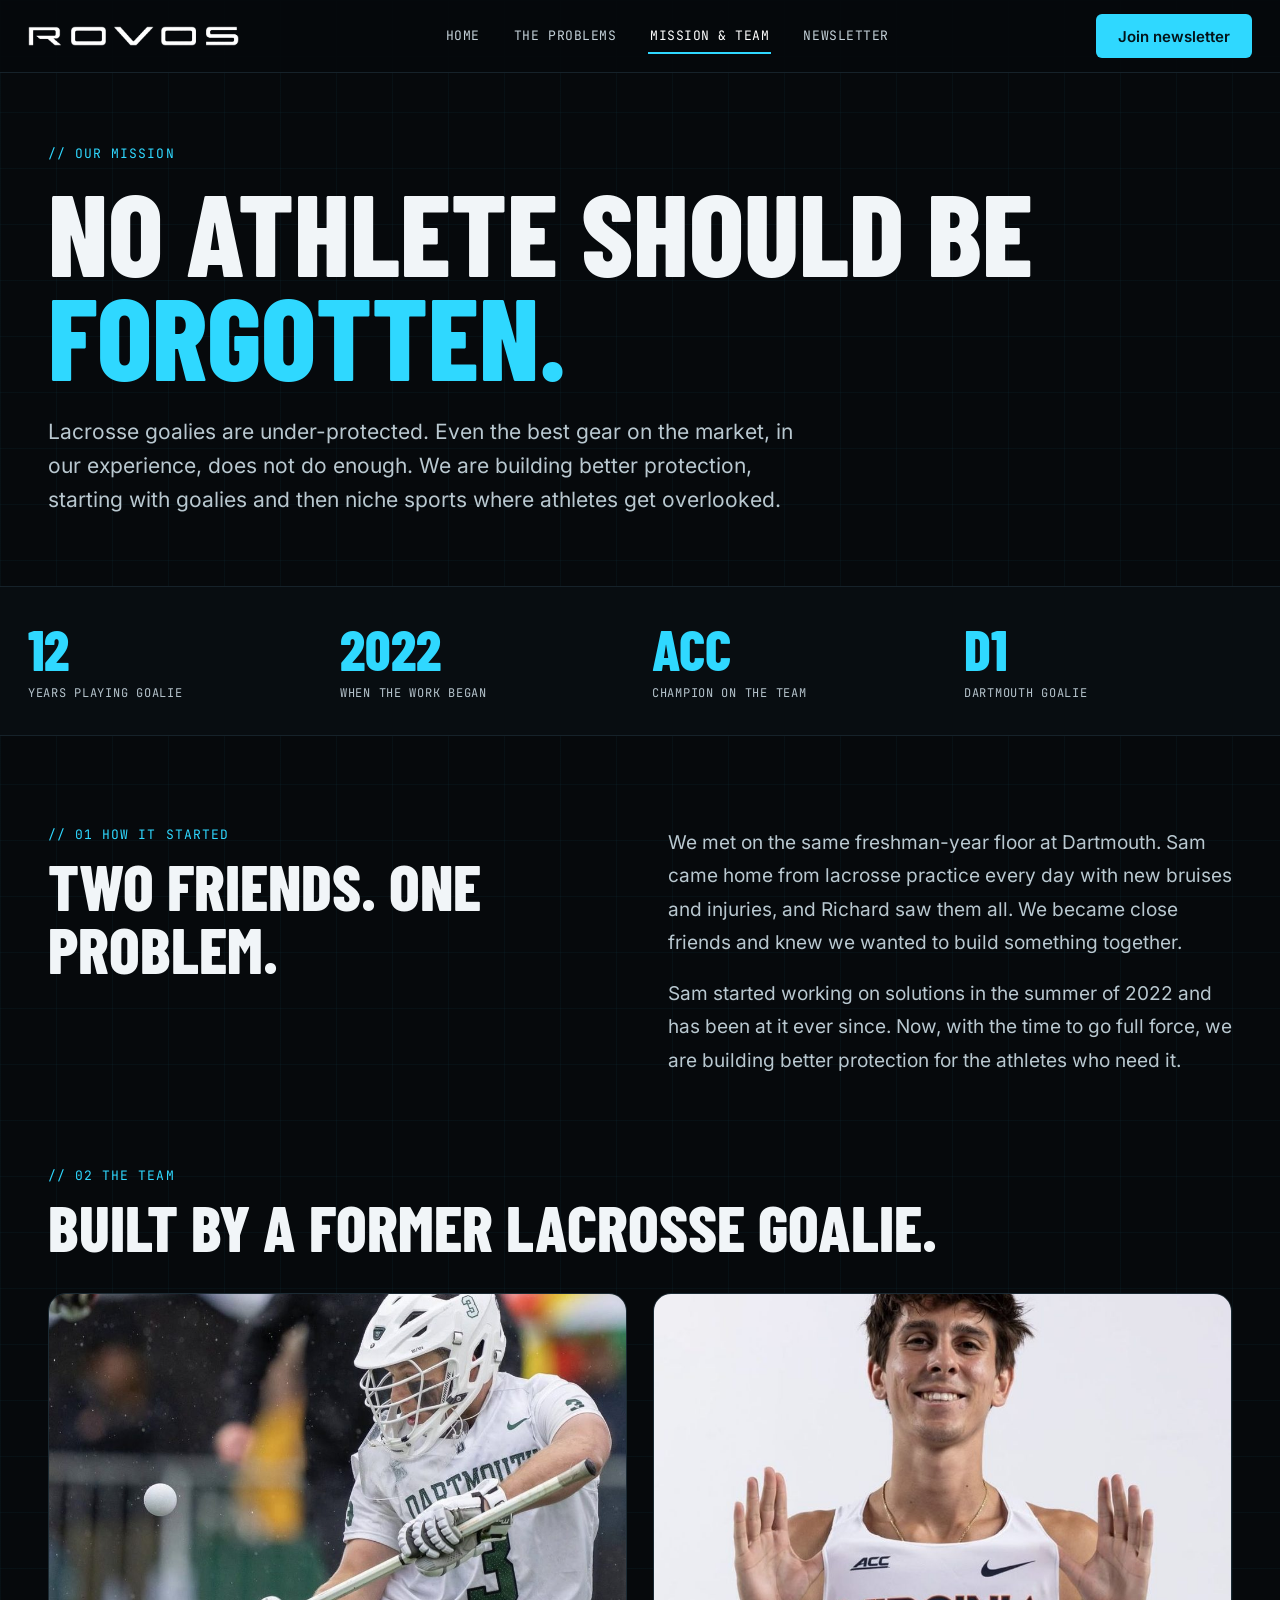
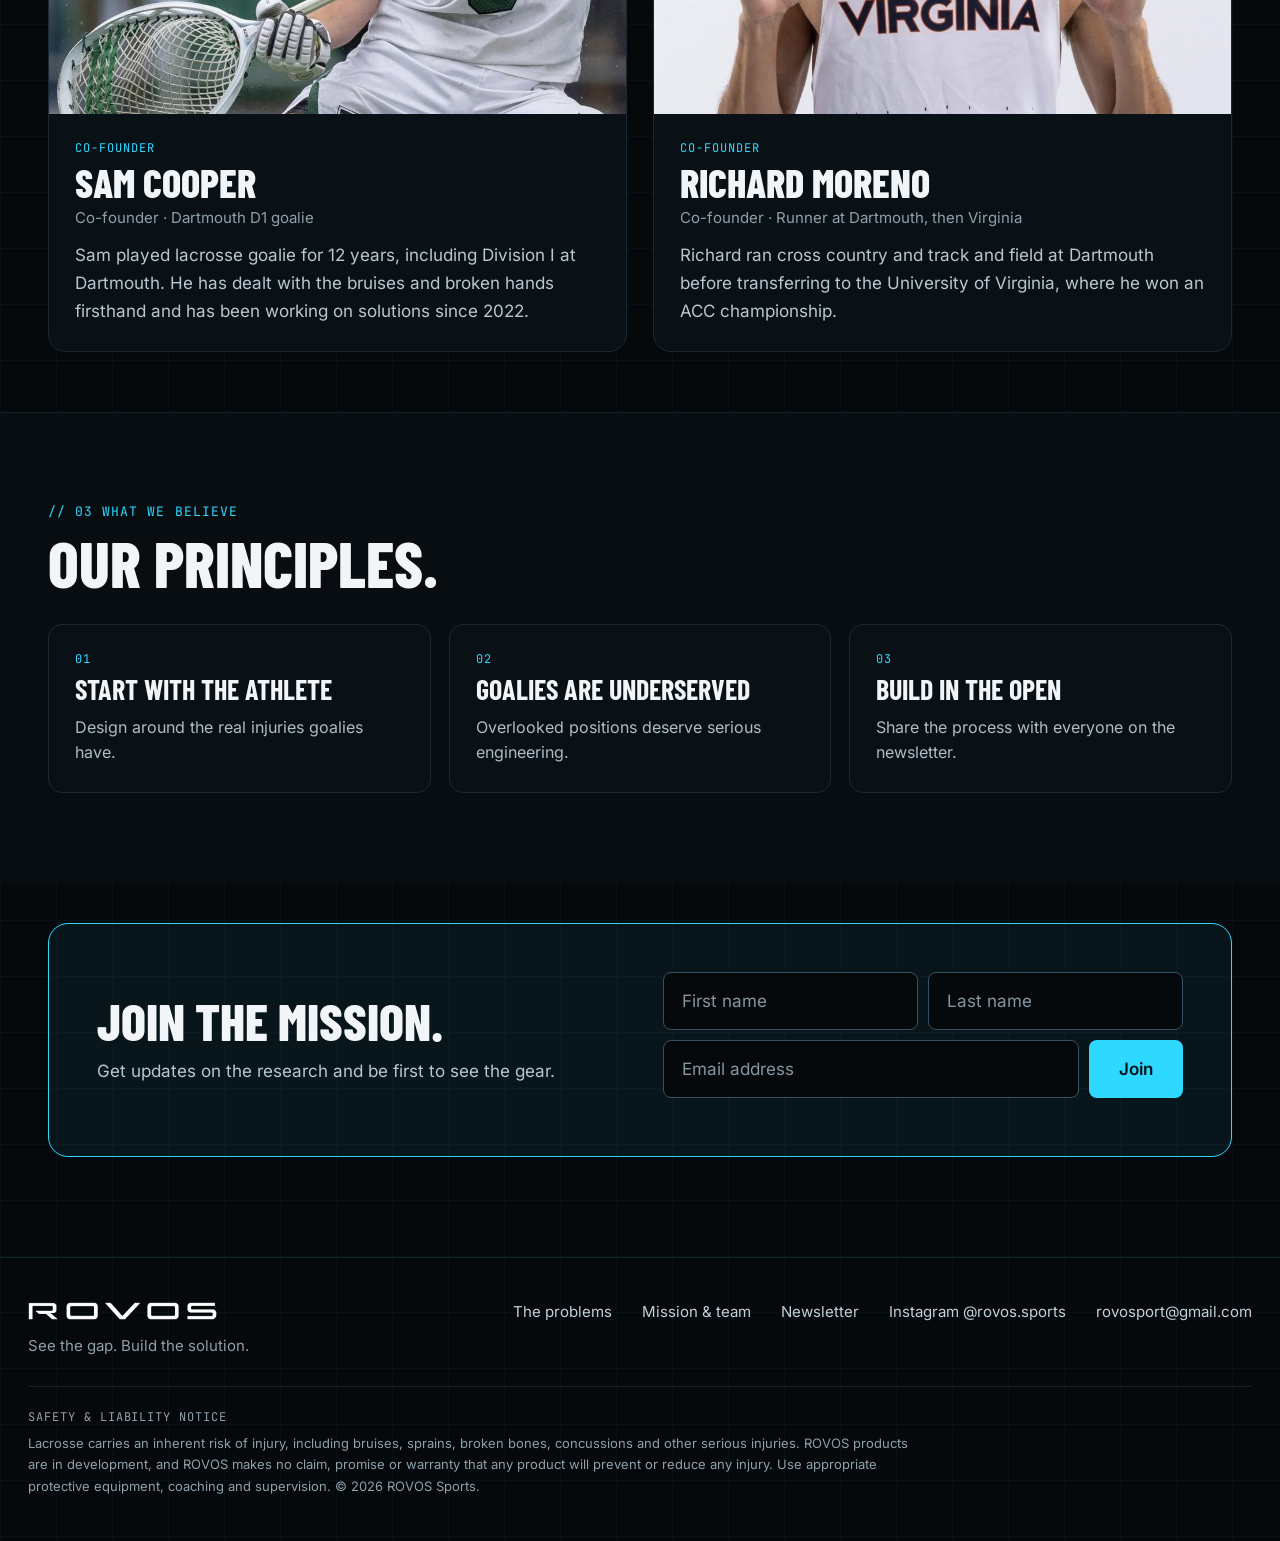
==== mission/index.html @ c8780f22 "Add files via upload" ====
<!doctype html>
<html lang="en">
<head>
<meta charset="utf-8">
<meta name="viewport" content="width=device-width,initial-scale=1">
<title>Our mission and team | ROVOS</title>
<meta name="description" content="No athlete should be forgotten. Meet the two co-founders building better protection for lacrosse goalies.">
<meta name="theme-color" content="#06090c">
<meta property="og:type" content="website">
<meta property="og:site_name" content="ROVOS">
<meta property="og:title" content="Our mission and team | ROVOS">
<meta property="og:description" content="No athlete should be forgotten. Meet the two co-founders building better protection for lacrosse goalies.">
<meta property="og:image" content="https://rovos.llc/assets/img/og.jpg">
<meta name="twitter:card" content="summary_large_image">
<link rel="preload" href="/assets/fonts/barlow-condensed-latin-800-normal.woff2" as="font" type="font/woff2" crossorigin>
<link rel="stylesheet" href="/assets/fonts.css">
<link rel="icon" href="/favicon.ico" sizes="any">
<link rel="icon" type="image/png" href="/favicon.png">
<link rel="apple-touch-icon" href="/apple-touch-icon.png">

<style>
body{margin:0;background:#06090c;font-family:'Inter',system-ui,sans-serif;color:#f1f5f8}
a{color:#2fd8ff;text-decoration:none}
.nv{font-family:'JetBrains Mono',monospace;color:#c3d0d8;font-size:13px;letter-spacing:.04em;padding:8px 2px;border-bottom:2px solid transparent}
.nv:hover{color:#ffffff;border-bottom-color:#2fd8ff}
.hud{position:relative}
.hud::before,.hud::after{content:'';position:absolute;width:28px;height:28px;border:3px solid #2fd8ff;pointer-events:none;z-index:2}
.hud::before{top:-9px;left:-9px;border-right:0;border-bottom:0}
.hud::after{bottom:-9px;right:-9px;border-left:0;border-top:0}
.card{transition:border-color .15s,transform .15s}
.card:hover{border-color:#2fd8ff;transform:translateY(-2px)}
input::placeholder{color:#8696a0}
input:focus{outline:3px solid #2fd8ff;outline-offset:2px}
button:focus-visible,a:focus-visible{outline:3px solid #2fd8ff;outline-offset:3px}

@keyframes rvIn{from{opacity:0;transform:translateY(56px) scale(.97)}to{opacity:1;transform:none}}
@keyframes rvL{from{opacity:0;transform:translateX(-64px)}to{opacity:1;transform:none}}
@keyframes rvR{from{opacity:0;transform:translateX(64px)}to{opacity:1;transform:none}}
@keyframes rvZ{from{opacity:0;transform:scale(.9)}to{opacity:1;transform:none}}
@supports (animation-timeline: view()){
@media (prefers-reduced-motion:no-preference){
.rv{animation:rvIn linear backwards;animation-timeline:view();animation-range:entry 0% entry 55%}
.rvL{animation:rvL linear backwards;animation-timeline:view();animation-range:entry 0% entry 60%}
.rvR{animation:rvR linear backwards;animation-timeline:view();animation-range:entry 0% entry 60%}
.rvZ{animation:rvZ linear backwards;animation-timeline:view();animation-range:entry 0% entry 60%}
.rv:nth-child(2),.rvL:nth-child(2),.rvR:nth-child(2){animation-range:entry 6% entry 62%}
.rv:nth-child(3){animation-range:entry 12% entry 68%}
.rv:nth-child(4){animation-range:entry 18% entry 74%}
}}

html{-webkit-text-size-adjust:100%;overflow-x:clip}
body{overflow-x:clip}
img{max-width:100%}
.rv-io .rv,.rv-io .rvL,.rv-io .rvR,.rv-io .rvZ{opacity:0;transform:translateY(40px);transition:opacity .7s ease,transform .7s ease}
.rv-io .rvL{transform:translateX(-48px)}.rv-io .rvR{transform:translateX(48px)}.rv-io .rvZ{transform:scale(.94)}
.rv-io .is-in{opacity:1!important;transform:none!important}
@media (max-width:700px){
 div[style*="grid-template-columns:repeat(auto-fit"],section[style*="grid-template-columns:repeat(auto-fit"]{grid-template-columns:minmax(0,1fr)!important}
 div[style*="grid-template-columns:repeat(auto-fit,minmax(200px"]{grid-template-columns:repeat(2,minmax(0,1fr))!important}
 section[style*="padding"]{padding-left:20px!important;padding-right:20px!important}
 header>div{padding-left:20px!important;padding-right:20px!important}
 footer{padding-left:20px!important;padding-right:20px!important}
}
@media (max-width:700px){h1{font-size:clamp(44px,14.5vw,76px)!important}}
@media (max-width:520px){
 .nv{font-size:12px}
 header nav{gap:4px 18px!important}
}
</style>

<script async src="https://www.googletagmanager.com/gtag/js?id=G-G02ZZ0PW9D"></script>
<script>window.dataLayer=window.dataLayer||[];function gtag(){dataLayer.push(arguments);}gtag('js',new Date());gtag('config','G-G02ZZ0PW9D');</script>
</head>
<body>



<div style="background:#06090c;color:#f1f5f8;font-family:'Inter',system-ui,sans-serif;overflow:clip;background-image:linear-gradient(rgba(47,216,255,.035) 1px,transparent 1px),linear-gradient(90deg,rgba(47,216,255,.035) 1px,transparent 1px);background-size:56px 56px">

<!-- HEADER -->
<header style="position:sticky;top:0;z-index:20;background:rgba(6,9,12,.94);border-bottom:1px solid #16222a">
<div style="max-width:1240px;margin:0 auto;padding:14px 28px;display:flex;flex-wrap:wrap;align-items:center;justify-content:space-between;gap:12px 28px;position:relative">
<a href="/" aria-label="ROVOS home" style="display:block"><img src="/assets/img/rovos-wordmark.png" alt="ROVOS" style="height:20px;width:auto;display:block"></a>
<nav aria-label="Main" style="display:flex;flex-wrap:wrap;align-items:center;gap:6px 30px">
<a class="nv" href="/" >HOME</a>
<a class="nv" href="/problems/">THE PROBLEMS</a>
<a class="nv" href="/mission/" style="color:#ffffff;border-bottom-color:#2fd8ff">MISSION &amp; TEAM</a>
<a class="nv" href="/newsletter/">NEWSLETTER</a>
</nav>
<button type="button" data-open-join style="height:44px;padding:0 22px;border-radius:6px;border:0;background:#2fd8ff;color:#03141a;font-size:15px;font-weight:600;font-family:inherit;cursor:pointer">Join newsletter</button>
<div id="join-modal" style="display:none">
<div role="dialog" aria-modal="true" aria-label="Join the newsletter" style="position:fixed;inset:0;z-index:200;display:flex;align-items:center;justify-content:center;padding:20px;box-sizing:border-box">
<div data-close-join style="position:absolute;inset:0;background:rgba(3,6,8,.82)"></div>
<div class="hud" style="position:relative;width:520px;max-width:100%;box-sizing:border-box;background:#0a1116;border:1px solid #28414d;border-radius:16px;padding:34px;box-shadow:0 30px 80px rgba(0,0,0,.7)">
<button data-close-join aria-label="Close" style="position:absolute;top:12px;right:14px;width:40px;height:40px;border-radius:8px;border:0;background:transparent;color:#b4c2cb;font-size:26px;line-height:1;cursor:pointer">&times;</button>
<div style="font-family:'JetBrains Mono',monospace;font-size:12px;color:#8ea0aa;letter-spacing:.1em">NEWSLETTER</div>
<div style="font-family:'Barlow Condensed',sans-serif;font-weight:800;font-size:40px;text-transform:uppercase;line-height:1;margin-top:6px">Join the newsletter</div>
<div data-state="form">
<form class="js-signup" novalidate style="display:flex;flex-direction:column;gap:10px;margin-top:22px;position:relative"><div style="display:grid;grid-template-columns:repeat(2,minmax(0,1fr));gap:10px"><div><label for="h-fn" style="position:absolute;width:1px;height:1px;overflow:hidden;clip:rect(0 0 0 0)">First name</label><input id="h-fn" type="text" autocomplete="given-name" placeholder="First name" name="firstName" required maxlength="120" style="width:100%;box-sizing:border-box;height:58px;padding:0 18px;border-radius:8px;border:1px solid #365260;background:#06090c;color:#f1f5f8;font-size:18px;font-family:inherit"></div><div><label for="h-ln" style="position:absolute;width:1px;height:1px;overflow:hidden;clip:rect(0 0 0 0)">Last name</label><input id="h-ln" type="text" autocomplete="family-name" placeholder="Last name" name="lastName" required maxlength="120" style="width:100%;box-sizing:border-box;height:58px;padding:0 18px;border-radius:8px;border:1px solid #365260;background:#06090c;color:#f1f5f8;font-size:18px;font-family:inherit"></div></div><label for="h-email" style="position:absolute;width:1px;height:1px;overflow:hidden;clip:rect(0 0 0 0)">Email address</label><input id="h-email" type="email" autocomplete="email" placeholder="Email address" name="email" required maxlength="120" style="width:100%;box-sizing:border-box;height:58px;padding:0 18px;border-radius:8px;border:1px solid #365260;background:#06090c;color:#f1f5f8;font-size:18px;font-family:inherit"><button type="submit" style="height:58px;border-radius:10px;border:0;background:#2fd8ff;color:#03141a;font-size:18px;font-weight:600;font-family:inherit;cursor:pointer">Join</button><div aria-hidden="true" style="position:absolute;left:-9999px;top:auto;width:1px;height:1px;overflow:hidden"><label>Leave this empty<input type="text" name="website" tabindex="-1" autocomplete="off"></label></div><div class="js-status" role="status" aria-live="polite" style="font-size:15px;line-height:1.4;color:#ff9aa8"></div></form>
<p style="font-size:14px;color:#8ea0aa;margin:14px 0 0">One email when there's real news. Unsubscribe any time.</p>
</div>
<div data-state="done" style="display:none">
<div style="margin-top:22px;min-height:58px;display:flex;align-items:center;padding:0 18px;border-radius:10px;border:1px solid #1f6a80;background:rgba(47,216,255,.1);color:#dcf6ff;font-size:17px">You're on the list. We'll keep you posted.</div>
</div>
</div>
</div>
</div>
</div>
</header>
<section style="max-width:1240px;margin:0 auto;padding:72px 28px 70px;box-sizing:border-box">
<div style="font-family:'JetBrains Mono',monospace;font-size:13px;color:#2fd8ff;letter-spacing:.08em">// OUR MISSION</div>
<h1 class="rvZ" style="font-family:'Barlow Condensed',sans-serif;font-weight:800;font-size:clamp(60px,9vw,136px);line-height:.9;text-transform:uppercase;margin:18px 0 0">No athlete should be <span style="color:#2fd8ff">forgotten.</span></h1>
<p class="rv" style="font-size:21px;line-height:1.6;color:#b9c8d0;margin:28px 0 0;max-width:760px">Lacrosse goalies are under-protected. Even the best gear on the market, in our experience, does not do enough. We are building better protection, starting with goalies and then niche sports where athletes get overlooked.</p>
</section>

<section style="border-top:1px solid #16222a;border-bottom:1px solid #16222a;background:#080d11">
<div style="max-width:1240px;margin:0 auto;padding:34px 28px;display:grid;grid-template-columns:repeat(auto-fit,minmax(220px,1fr));gap:24px">
<div><div style="font-family:'Barlow Condensed',sans-serif;font-weight:800;font-size:56px;line-height:1;color:#2fd8ff">12</div><div style="font-family:'JetBrains Mono',monospace;font-size:12px;letter-spacing:.06em;color:#b4c2cb;margin-top:8px">YEARS PLAYING GOALIE</div></div>
<div><div style="font-family:'Barlow Condensed',sans-serif;font-weight:800;font-size:56px;line-height:1;color:#2fd8ff">2022</div><div style="font-family:'JetBrains Mono',monospace;font-size:12px;letter-spacing:.06em;color:#b4c2cb;margin-top:8px">WHEN THE WORK BEGAN</div></div>
<div><div style="font-family:'Barlow Condensed',sans-serif;font-weight:800;font-size:56px;line-height:1;color:#2fd8ff">ACC</div><div style="font-family:'JetBrains Mono',monospace;font-size:12px;letter-spacing:.06em;color:#b4c2cb;margin-top:8px">CHAMPION ON THE TEAM</div></div>
<div><div style="font-family:'Barlow Condensed',sans-serif;font-weight:800;font-size:56px;line-height:1;color:#2fd8ff">D1</div><div style="font-family:'JetBrains Mono',monospace;font-size:12px;letter-spacing:.06em;color:#b4c2cb;margin-top:8px">DARTMOUTH GOALIE</div></div>
</div>
</section>

<section style="max-width:1240px;margin:0 auto;padding:90px 28px 40px;box-sizing:border-box;display:grid;grid-template-columns:repeat(auto-fit,minmax(340px,1fr));gap:56px;align-items:start">
<div>
<div style="font-family:'JetBrains Mono',monospace;font-size:13px;color:#2fd8ff;letter-spacing:.08em">// 01 HOW IT STARTED</div>
<h2 class="rv" style="font-family:'Barlow Condensed',sans-serif;font-weight:800;font-size:clamp(40px,5vw,66px);line-height:.98;text-transform:uppercase;margin:12px 0 0">Two friends. One problem.</h2>
</div>
<div style="font-size:19px;line-height:1.75;color:#b9c8d0">
<p style="margin:0">We met on the same freshman-year floor at Dartmouth. Sam came home from lacrosse practice every day with new bruises and injuries, and Richard saw them all. We became close friends and knew we wanted to build something together.</p>
<p style="margin:18px 0 0">Sam started working on solutions in the summer of 2022 and has been at it ever since. Now, with the time to go full force, we are building better protection for the athletes who need it.</p>
</div>
</section>

<section style="max-width:1240px;margin:0 auto;padding:50px 28px 60px;box-sizing:border-box">
<div style="font-family:'JetBrains Mono',monospace;font-size:13px;color:#2fd8ff;letter-spacing:.08em">// 02 THE TEAM</div>
<h2 class="rv" style="font-family:'Barlow Condensed',sans-serif;font-weight:800;font-size:clamp(40px,5vw,66px);line-height:.98;text-transform:uppercase;margin:12px 0 0">Built by a former lacrosse goalie.</h2>
<div style="display:grid;grid-template-columns:repeat(auto-fit,minmax(340px,1fr));gap:26px;margin-top:34px">
<div class="rvL" style="border:1px solid #1b2a33;background:#0a1116;border-radius:18px;overflow:hidden">
<img src="/assets/img/sam-cooper.jpg" alt="Sam Cooper making a save for Dartmouth" style="width:100%;height:420px;object-fit:cover;object-position:50% 25%;display:block">
<div style="padding:26px"><div style="font-family:'JetBrains Mono',monospace;font-size:12px;color:#2fd8ff;letter-spacing:.08em">CO-FOUNDER</div><div style="font-family:'Barlow Condensed',sans-serif;font-weight:800;font-size:40px;text-transform:uppercase;margin-top:6px;line-height:1">Sam Cooper</div><div style="font-size:15px;color:#8ea0aa;margin-top:6px">Co-founder &middot; Dartmouth D1 goalie</div><p style="font-size:17px;line-height:1.65;color:#b9c8d0;margin:14px 0 0">Sam played lacrosse goalie for 12 years, including Division I at Dartmouth. He has dealt with the bruises and broken hands firsthand and has been working on solutions since 2022.</p></div>
</div>
<div class="rvR" style="border:1px solid #1b2a33;background:#0a1116;border-radius:18px;overflow:hidden">
<img src="/assets/img/richard-moreno.jpg" alt="Richard Moreno in his Virginia uniform" style="width:100%;height:420px;object-fit:cover;object-position:50% 20%;display:block">
<div style="padding:26px"><div style="font-family:'JetBrains Mono',monospace;font-size:12px;color:#2fd8ff;letter-spacing:.08em">CO-FOUNDER</div><div style="font-family:'Barlow Condensed',sans-serif;font-weight:800;font-size:40px;text-transform:uppercase;margin-top:6px;line-height:1">Richard Moreno</div><div style="font-size:15px;color:#8ea0aa;margin-top:6px">Co-founder &middot; Runner at Dartmouth, then Virginia</div><p style="font-size:17px;line-height:1.65;color:#b9c8d0;margin:14px 0 0">Richard ran cross country and track and field at Dartmouth before transferring to the University of Virginia, where he won an ACC championship.</p></div>
</div>
</div>
</section>

<section style="border-top:1px solid #16222a;background:#080d11">
<div style="max-width:1240px;margin:0 auto;padding:90px 28px;box-sizing:border-box">
<div style="font-family:'JetBrains Mono',monospace;font-size:13px;color:#2fd8ff;letter-spacing:.08em">// 03 WHAT WE BELIEVE</div>
<h2 class="rv" style="font-family:'Barlow Condensed',sans-serif;font-weight:800;font-size:clamp(40px,5vw,66px);line-height:.98;text-transform:uppercase;margin:12px 0 0">Our principles.</h2>
<div style="display:grid;grid-template-columns:repeat(auto-fit,minmax(260px,1fr));gap:18px;margin-top:30px">
<div class="rv" style="border:1px solid #1b2a33;background:#0a1116;border-radius:14px;padding:26px"><div style="font-family:'JetBrains Mono',monospace;font-size:12px;color:#2fd8ff;letter-spacing:.08em">01</div><div style="font-family:'Barlow Condensed',sans-serif;font-weight:700;font-size:28px;text-transform:uppercase;margin-top:8px;line-height:1.05">Start with the athlete</div><p style="font-size:16px;line-height:1.6;color:#aebcc5;margin:10px 0 0">Design around the real injuries goalies have.</p></div><div class="rv" style="border:1px solid #1b2a33;background:#0a1116;border-radius:14px;padding:26px"><div style="font-family:'JetBrains Mono',monospace;font-size:12px;color:#2fd8ff;letter-spacing:.08em">02</div><div style="font-family:'Barlow Condensed',sans-serif;font-weight:700;font-size:28px;text-transform:uppercase;margin-top:8px;line-height:1.05">Goalies are underserved</div><p style="font-size:16px;line-height:1.6;color:#aebcc5;margin:10px 0 0">Overlooked positions deserve serious engineering.</p></div><div class="rv" style="border:1px solid #1b2a33;background:#0a1116;border-radius:14px;padding:26px"><div style="font-family:'JetBrains Mono',monospace;font-size:12px;color:#2fd8ff;letter-spacing:.08em">03</div><div style="font-family:'Barlow Condensed',sans-serif;font-weight:700;font-size:28px;text-transform:uppercase;margin-top:8px;line-height:1.05">Build in the open</div><p style="font-size:16px;line-height:1.6;color:#aebcc5;margin:10px 0 0">Share the process with everyone on the newsletter.</p></div>
</div>
</div>
</section>
<section style="max-width:1240px;margin:0 auto;padding:40px 28px 100px;box-sizing:border-box">
<div class="rv" style="border:1px solid #2fd8ff;background:rgba(47,216,255,.06);border-radius:20px;padding:48px;display:flex;flex-wrap:wrap;align-items:center;justify-content:space-between;gap:28px">
<div style="max-width:560px">
<h2 class="rv" style="font-family:'Barlow Condensed',sans-serif;font-weight:800;font-size:clamp(34px,4.2vw,52px);line-height:1;text-transform:uppercase;margin:0">Join the mission.</h2>
<p style="font-size:17px;line-height:1.6;color:#b9c8d0;margin:12px 0 0">Get updates on the research and be first to see the gear.</p>
</div>
<div data-state="form">
<form class="js-signup" novalidate style="display:flex;flex-direction:column;gap:10px;flex:1 1 380px;max-width:520px;width:100%;margin-top:0px;position:relative"><div style="display:grid;grid-template-columns:repeat(2,minmax(0,1fr));gap:10px"><div><label for="m-fn" style="position:absolute;width:1px;height:1px;overflow:hidden;clip:rect(0 0 0 0)">First name</label><input id="m-fn" type="text" autocomplete="given-name" placeholder="First name" name="firstName" required maxlength="120" style="width:100%;box-sizing:border-box;height:58px;padding:0 18px;border-radius:8px;border:1px solid #365260;background:#06090c;color:#f1f5f8;font-size:17px;font-family:inherit"></div><div><label for="m-ln" style="position:absolute;width:1px;height:1px;overflow:hidden;clip:rect(0 0 0 0)">Last name</label><input id="m-ln" type="text" autocomplete="family-name" placeholder="Last name" name="lastName" required maxlength="120" style="width:100%;box-sizing:border-box;height:58px;padding:0 18px;border-radius:8px;border:1px solid #365260;background:#06090c;color:#f1f5f8;font-size:17px;font-family:inherit"></div></div><div style="display:flex;flex-wrap:wrap;gap:10px"><label for="m-email" style="position:absolute;width:1px;height:1px;overflow:hidden;clip:rect(0 0 0 0)">Email address</label><input id="m-email" type="email" autocomplete="email" placeholder="Email address" name="email" required maxlength="120" style="flex:1 1 220px;min-width:0;box-sizing:border-box;height:58px;padding:0 18px;border-radius:8px;border:1px solid #365260;background:#06090c;color:#f1f5f8;font-size:17px;font-family:inherit"><button type="submit" style="height:58px;padding:0 30px;border-radius:8px;border:0;background:#2fd8ff;color:#03141a;font-size:17px;font-weight:600;font-family:inherit;cursor:pointer">Join</button></div><div aria-hidden="true" style="position:absolute;left:-9999px;top:auto;width:1px;height:1px;overflow:hidden"><label>Leave this empty<input type="text" name="website" tabindex="-1" autocomplete="off"></label></div><div class="js-status" role="status" aria-live="polite" style="font-size:15px;line-height:1.4;color:#ff9aa8"></div></form>
</div>
<div data-state="done" style="display:none">
<div style="min-height:58px;display:flex;align-items:center;padding:0 20px;border-radius:8px;border:1px solid #1f6a80;color:#dcf6ff;font-size:17px">You're on the list.</div>
</div>
</div>
</section>
<!-- FOOTER -->
<footer style="border-top:1px solid #16222a;padding:44px 28px">
<div style="max-width:1240px;margin:0 auto;display:flex;flex-wrap:wrap;justify-content:space-between;gap:28px">
<div style="max-width:340px"><img src="/assets/img/rovos-wordmark.png" alt="ROVOS" style="height:18px;width:auto;display:block"><p style="font-size:15px;line-height:1.6;color:#8ea0aa;margin:14px 0 0">See the gap. Build the solution.</p></div>
<nav aria-label="Footer" style="display:flex;flex-wrap:wrap;gap:12px 30px;font-size:15px"><a href="/problems/" style="color:#c3d0d8">The problems</a><a href="/mission/" style="color:#c3d0d8">Mission &amp; team</a><a href="/newsletter/" style="color:#c3d0d8">Newsletter</a><a href="https://www.instagram.com/rovos.sports/" style="color:#c3d0d8">Instagram @rovos.sports</a><a href="mailto:rovosport@gmail.com" style="color:#c3d0d8">rovosport@gmail.com</a></nav>
</div>
<div style="max-width:1240px;margin:28px auto 0;border-top:1px solid #16222a;padding-top:22px">
<div style="font-family:'JetBrains Mono',monospace;font-size:12px;letter-spacing:.08em;color:#8ea0aa">SAFETY &amp; LIABILITY NOTICE</div>
<p style="font-size:13px;line-height:1.65;color:#8ea0aa;margin:8px 0 0;max-width:900px">Lacrosse carries an inherent risk of injury, including bruises, sprains, broken bones, concussions and other serious injuries. ROVOS products are in development, and ROVOS makes no claim, promise or warranty that any product will prevent or reduce any injury. Use appropriate protective equipment, coaching and supervision. &copy; 2026 ROVOS Sports.</p>
</div>
</footer>

</div>



<script src="/assets/site.js" defer></script>
</body>
</html>
---- assets/fonts.css ----
@font-face{font-family:'Barlow Condensed';font-style:normal;font-weight:600;font-display:swap;src:url(/assets/fonts/barlow-condensed-latin-600-normal.woff2) format('woff2')}
@font-face{font-family:'Barlow Condensed';font-style:normal;font-weight:700;font-display:swap;src:url(/assets/fonts/barlow-condensed-latin-700-normal.woff2) format('woff2')}
@font-face{font-family:'Barlow Condensed';font-style:normal;font-weight:800;font-display:swap;src:url(/assets/fonts/barlow-condensed-latin-800-normal.woff2) format('woff2')}
@font-face{font-family:'Inter';font-style:normal;font-weight:400;font-display:swap;src:url(/assets/fonts/inter-latin-400-normal.woff2) format('woff2')}
@font-face{font-family:'Inter';font-style:normal;font-weight:500;font-display:swap;src:url(/assets/fonts/inter-latin-500-normal.woff2) format('woff2')}
@font-face{font-family:'Inter';font-style:normal;font-weight:600;font-display:swap;src:url(/assets/fonts/inter-latin-600-normal.woff2) format('woff2')}
@font-face{font-family:'JetBrains Mono';font-style:normal;font-weight:400;font-display:swap;src:url(/assets/fonts/jetbrains-mono-latin-400-normal.woff2) format('woff2')}
@font-face{font-family:'JetBrains Mono';font-style:normal;font-weight:500;font-display:swap;src:url(/assets/fonts/jetbrains-mono-latin-500-normal.woff2) format('woff2')}
@font-face{font-family:'JetBrains Mono';font-style:normal;font-weight:700;font-display:swap;src:url(/assets/fonts/jetbrains-mono-latin-700-normal.woff2) format('woff2')}
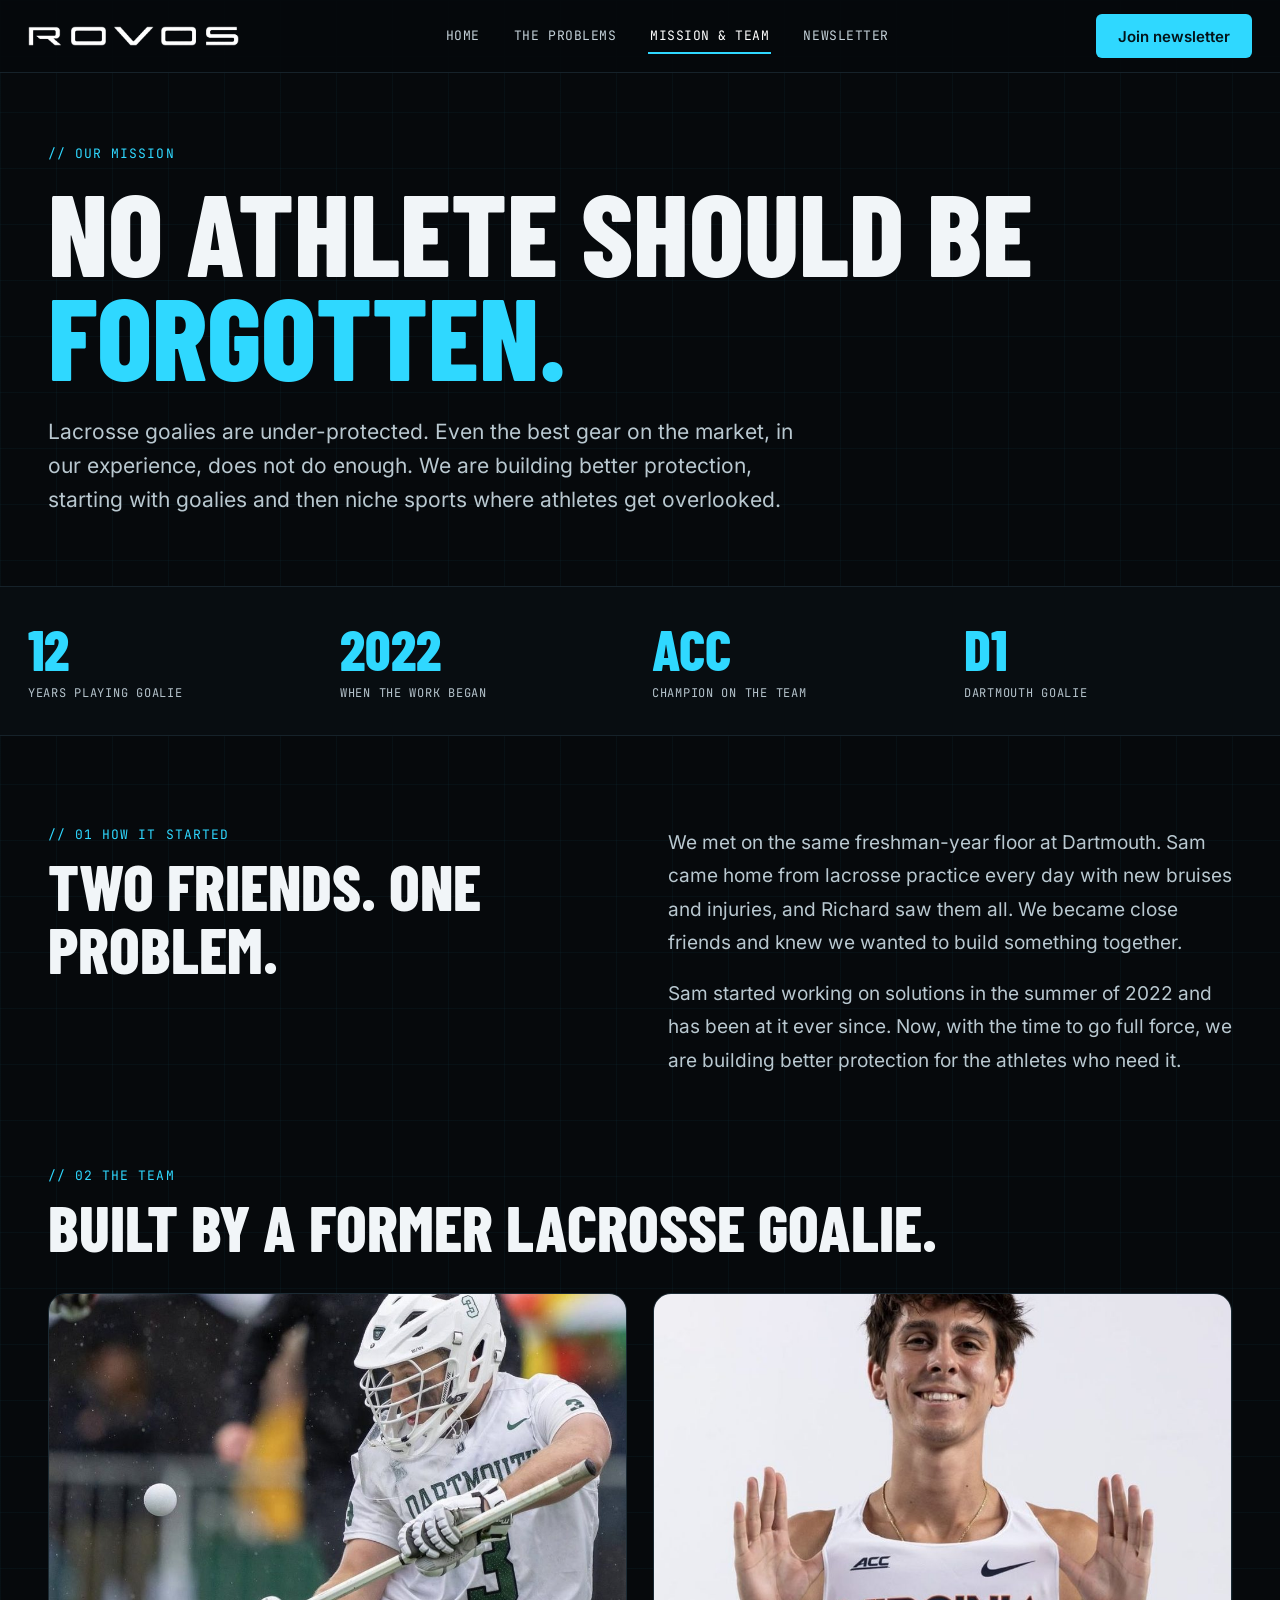
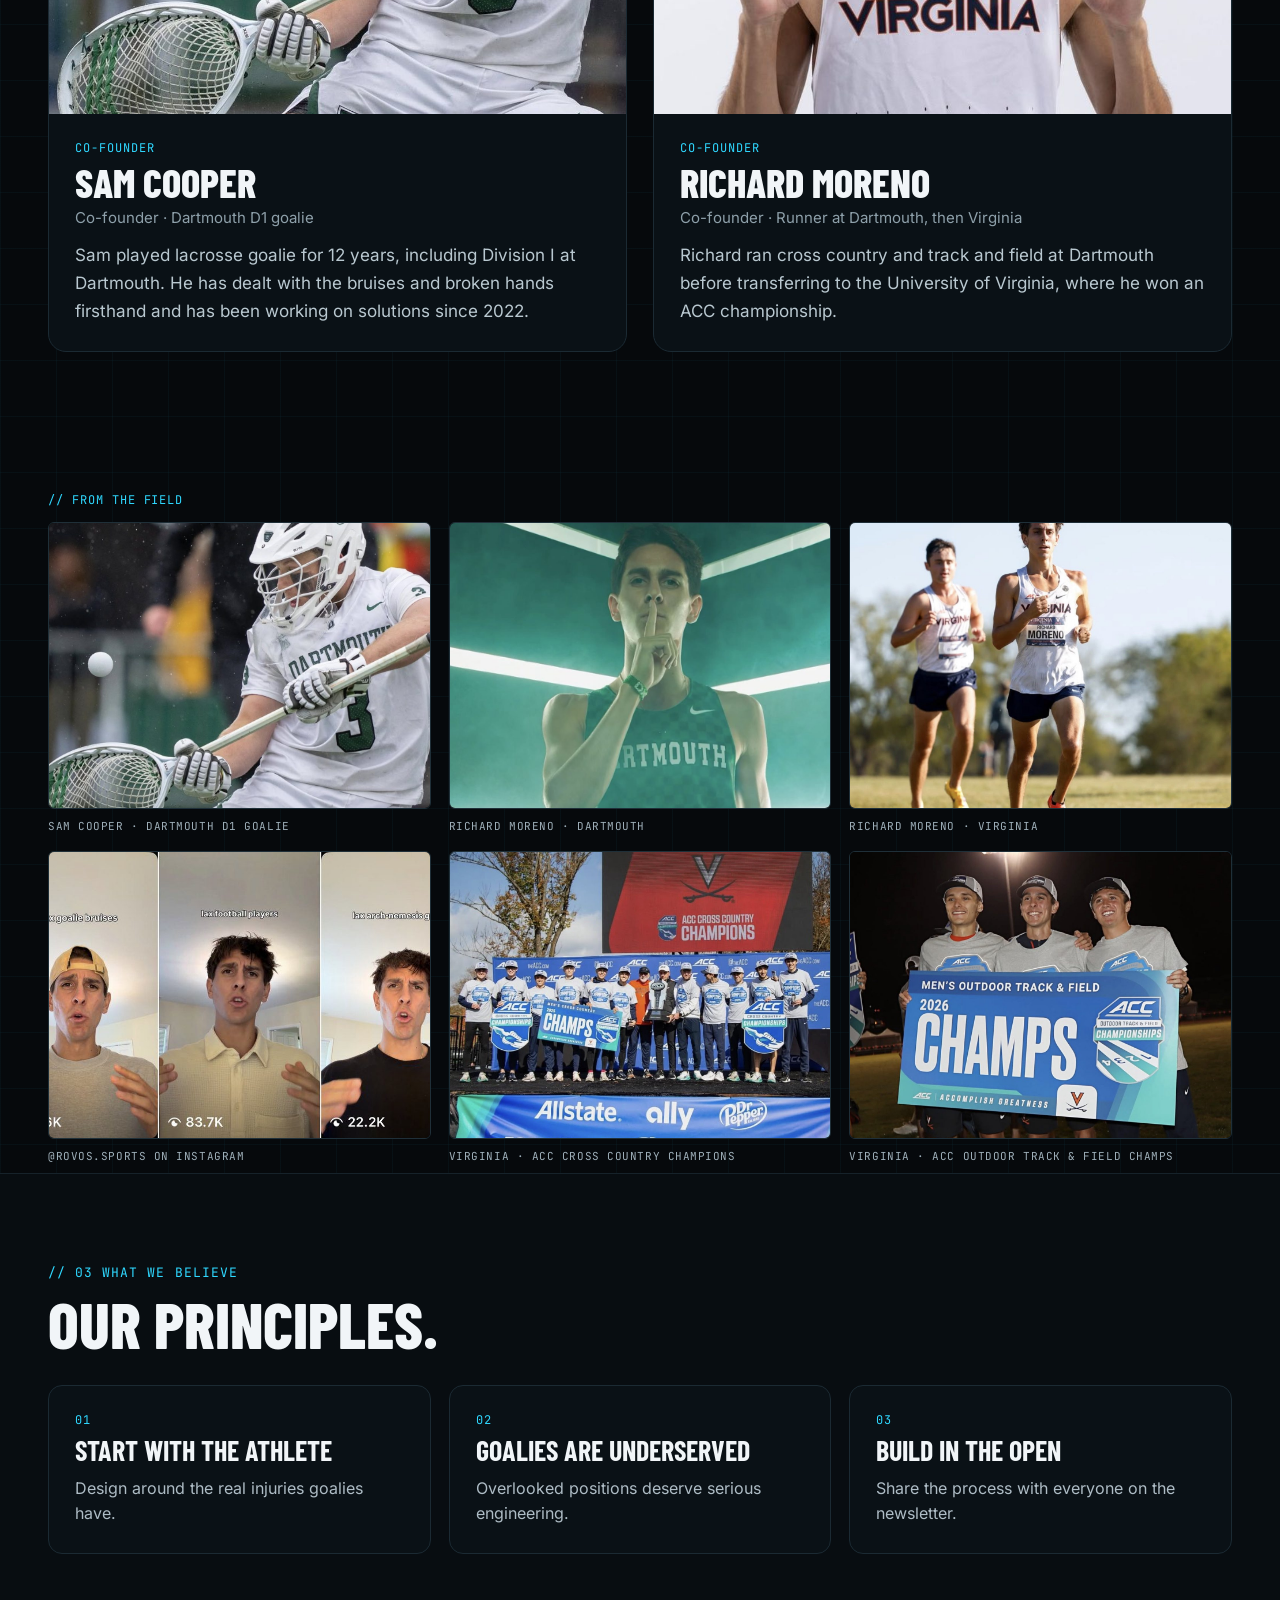
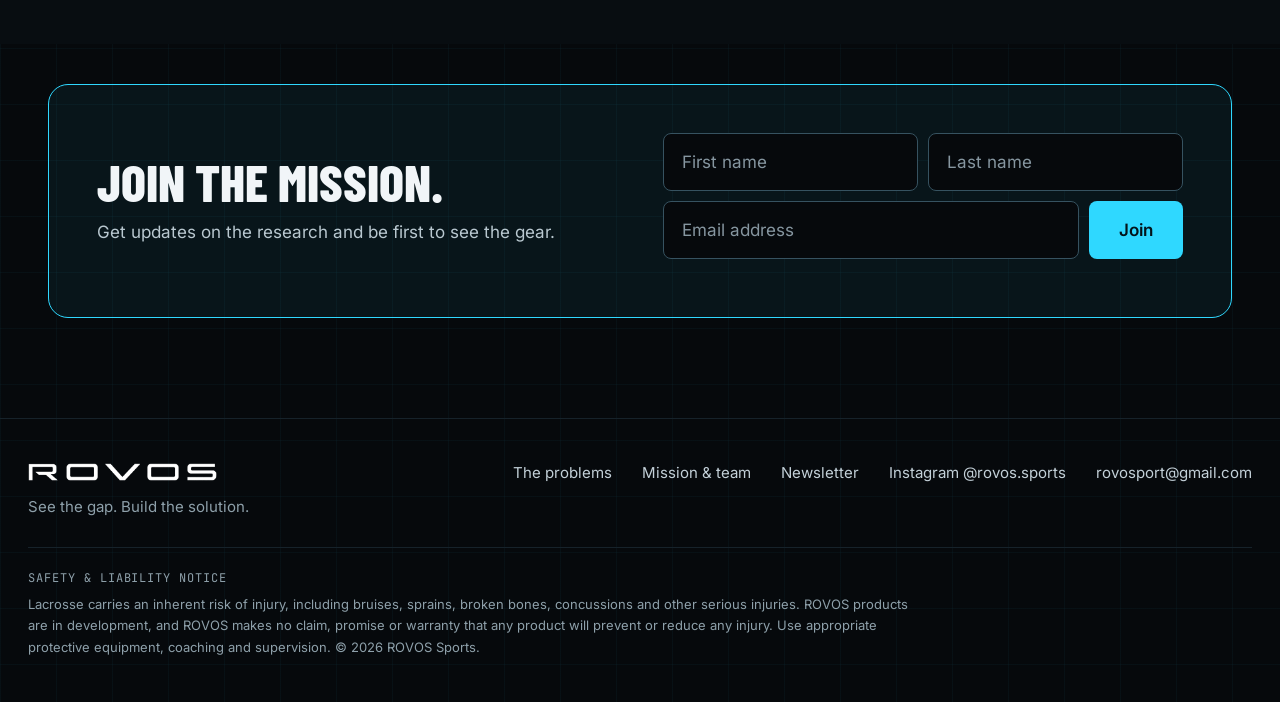
==== commit c8613541: "Mission: more photos of the team" ====
--- a/mission/index.html
+++ b/mission/index.html
@@ -148,7 +148,7 @@
 </div>
 </section>
 
-<section style="border-top:1px solid #16222a;background:#080d11">
+<section style="max-width:1240px;margin:0 auto;padding:80px 28px 10px;box-sizing:border-box"><div style="font-family:'JetBrains Mono',monospace;font-size:12px;color:#2fd8ff;letter-spacing:.08em">// FROM THE FIELD</div><div style="height:14px"></div><div style="display:grid;grid-template-columns:repeat(auto-fit,minmax(300px,1fr));gap:18px"><figure class="rv" style="margin:0"><div class="hud" style="aspect-ratio:4/3;overflow:hidden;border:1px solid #1f2f38;border-radius:6px;background:#000"><img src="/assets/img/sam-wide.jpg" alt="Sam Cooper making a save for Dartmouth" loading="lazy" style="width:100%;height:100%;object-fit:cover;object-position:55% 40%;display:block"></div><figcaption style="font-family:'JetBrains Mono',monospace;font-size:11px;letter-spacing:.05em;color:#9fb0ba;margin-top:10px">SAM COOPER &middot; DARTMOUTH D1 GOALIE</figcaption></figure><figure class="rv" style="margin:0"><div class="hud" style="aspect-ratio:4/3;overflow:hidden;border:1px solid #1f2f38;border-radius:6px;background:#000"><img src="/assets/img/richard-dartmouth.jpg" alt="Richard Moreno at Dartmouth" loading="lazy" style="width:100%;height:100%;object-fit:cover;object-position:50% 22%;display:block"></div><figcaption style="font-family:'JetBrains Mono',monospace;font-size:11px;letter-spacing:.05em;color:#9fb0ba;margin-top:10px">RICHARD MORENO &middot; DARTMOUTH</figcaption></figure><figure class="rv" style="margin:0"><div class="hud" style="aspect-ratio:4/3;overflow:hidden;border:1px solid #1f2f38;border-radius:6px;background:#000"><img src="/assets/img/richard-run.jpg" alt="Richard Moreno running cross country for Virginia" loading="lazy" style="width:100%;height:100%;object-fit:cover;object-position:60% 45%;display:block"></div><figcaption style="font-family:'JetBrains Mono',monospace;font-size:11px;letter-spacing:.05em;color:#9fb0ba;margin-top:10px">RICHARD MORENO &middot; VIRGINIA</figcaption></figure><figure class="rv" style="margin:0"><div class="hud" style="aspect-ratio:4/3;overflow:hidden;border:1px solid #1f2f38;border-radius:6px;background:#000"><img src="/assets/img/instagram-reels.jpg" alt="The ROVOS Instagram feed with goalie videos" loading="lazy" style="width:100%;height:100%;object-fit:cover;object-position:50% 30%;display:block"></div><figcaption style="font-family:'JetBrains Mono',monospace;font-size:11px;letter-spacing:.05em;color:#9fb0ba;margin-top:10px">@ROVOS.SPORTS ON INSTAGRAM</figcaption></figure><figure class="rv" style="margin:0"><div class="hud" style="aspect-ratio:4/3;overflow:hidden;border:1px solid #1f2f38;border-radius:6px;background:#000"><img src="/assets/img/acc-xc-champions.jpg" alt="Virginia cross country team with ACC Championship banners" loading="lazy" style="width:100%;height:100%;object-fit:cover;object-position:50% 60%;display:block"></div><figcaption style="font-family:'JetBrains Mono',monospace;font-size:11px;letter-spacing:.05em;color:#9fb0ba;margin-top:10px">VIRGINIA &middot; ACC CROSS COUNTRY CHAMPIONS</figcaption></figure><figure class="rv" style="margin:0"><div class="hud" style="aspect-ratio:4/3;overflow:hidden;border:1px solid #1f2f38;border-radius:6px;background:#000"><img src="/assets/img/acc-track-champs.jpg" alt="Virginia teammates holding the ACC outdoor track and field championship banner" loading="lazy" style="width:100%;height:100%;object-fit:cover;object-position:50% 45%;display:block"></div><figcaption style="font-family:'JetBrains Mono',monospace;font-size:11px;letter-spacing:.05em;color:#9fb0ba;margin-top:10px">VIRGINIA &middot; ACC OUTDOOR TRACK &amp; FIELD CHAMPS</figcaption></figure></div></section><section style="border-top:1px solid #16222a;background:#080d11">
 <div style="max-width:1240px;margin:0 auto;padding:90px 28px;box-sizing:border-box">
 <div style="font-family:'JetBrains Mono',monospace;font-size:13px;color:#2fd8ff;letter-spacing:.08em">// 03 WHAT WE BELIEVE</div>
 <h2 class="rv" style="font-family:'Barlow Condensed',sans-serif;font-weight:800;font-size:clamp(40px,5vw,66px);line-height:.98;text-transform:uppercase;margin:12px 0 0">Our principles.</h2>
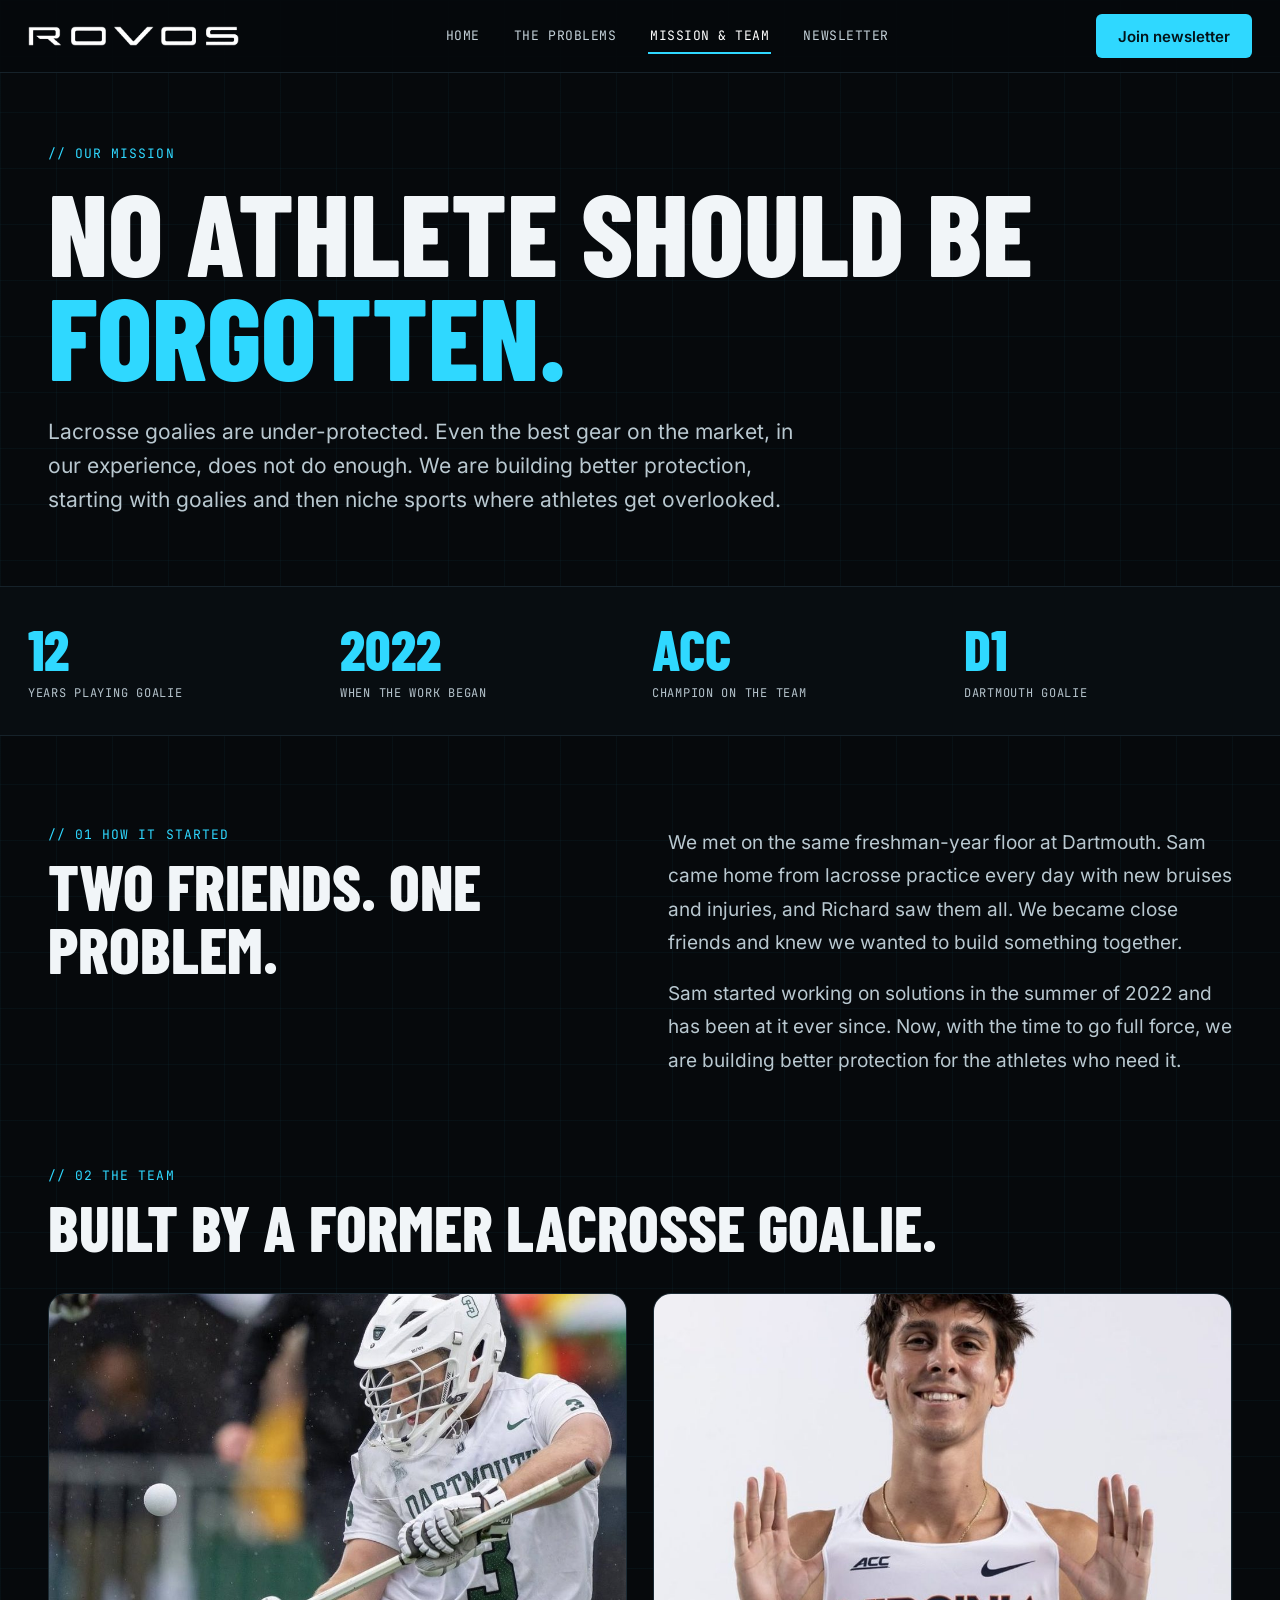
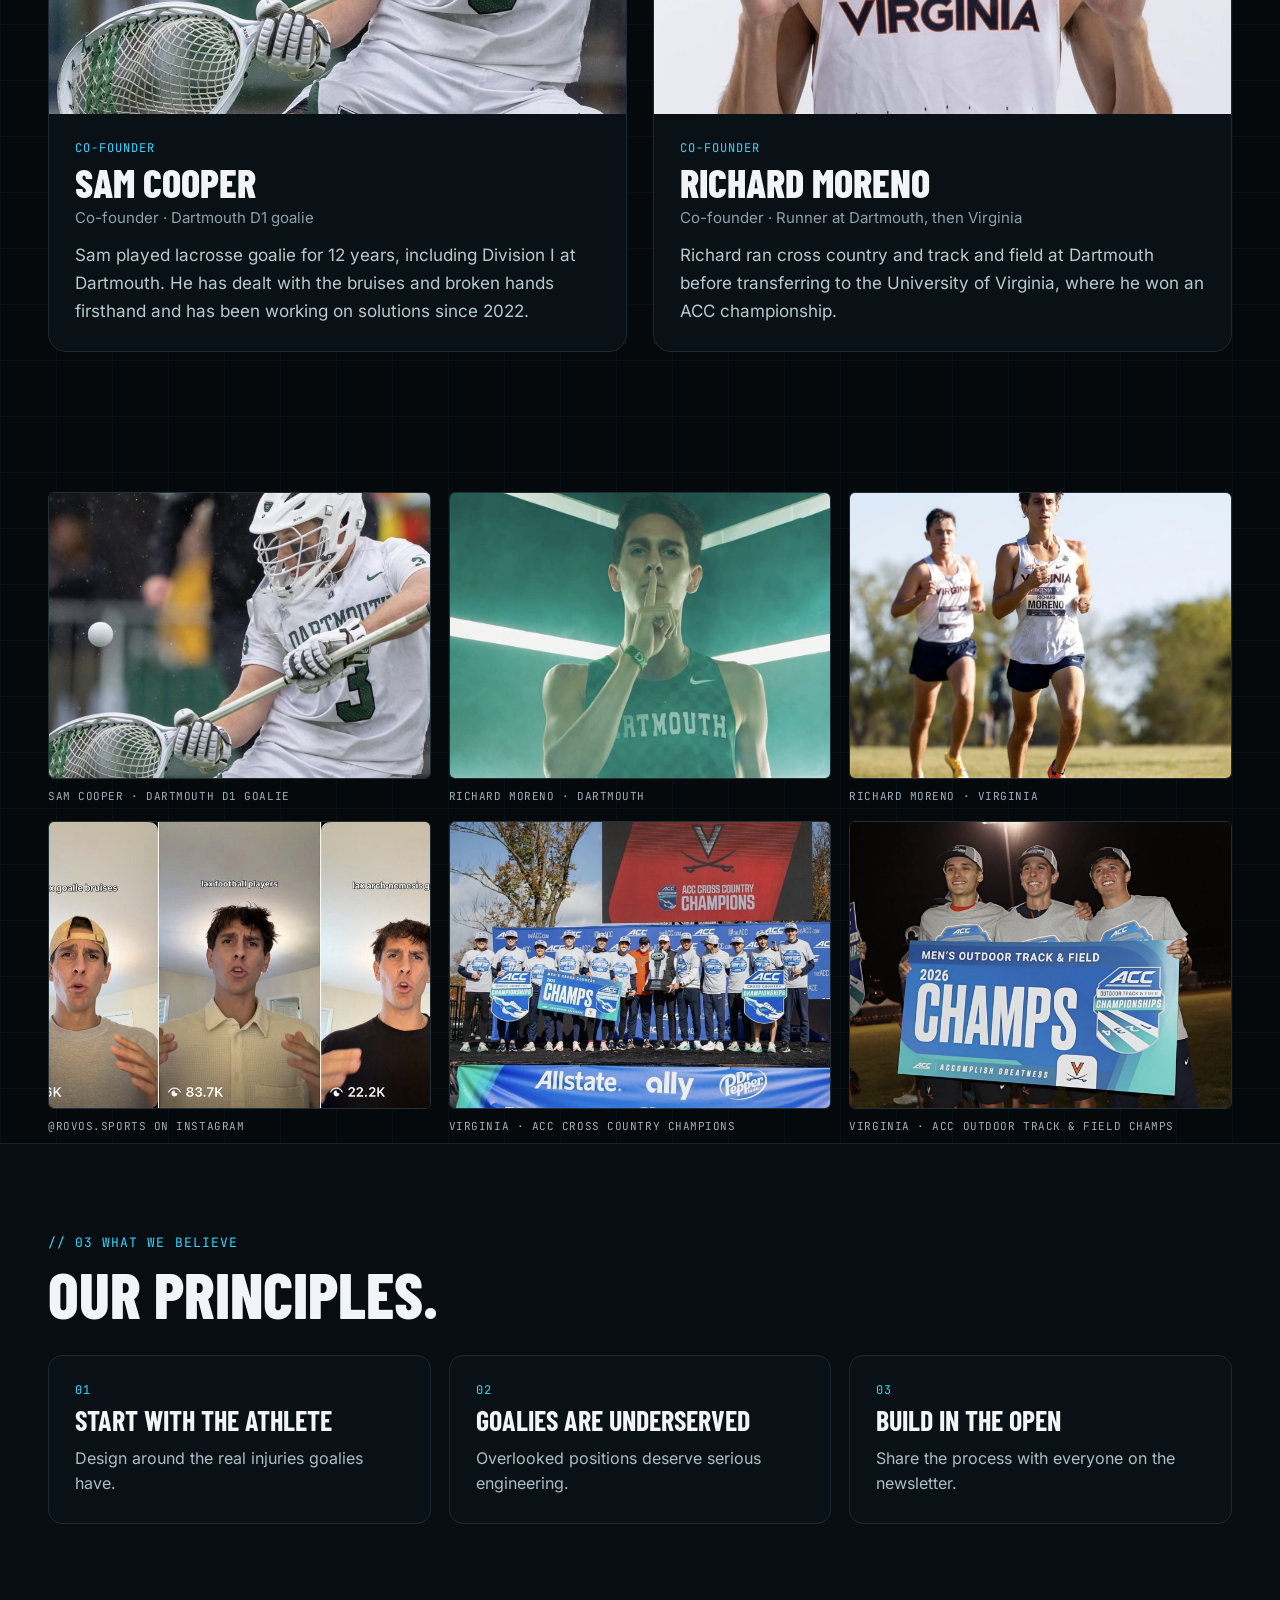
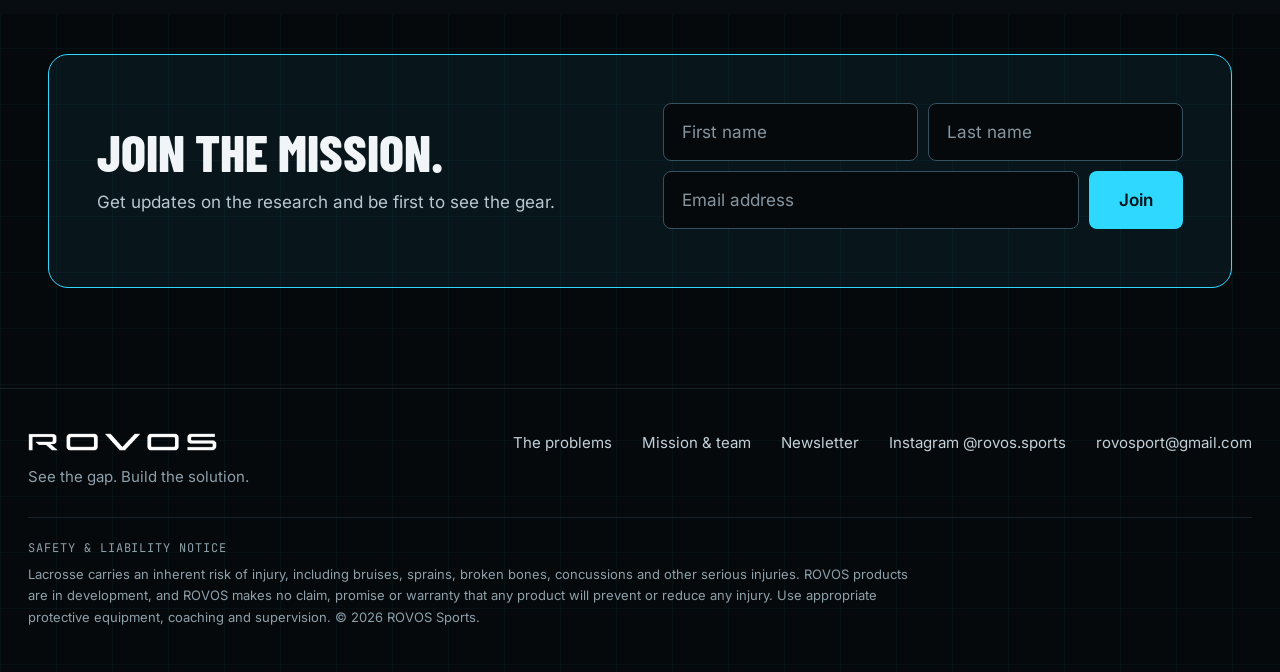
==== commit af67c033: "Mission: remove photo label, small-phone nav fix" ====
--- a/mission/index.html
+++ b/mission/index.html
@@ -65,6 +65,18 @@
 @media (max-width:520px){
  .nv{font-size:12px}
  header nav{gap:4px 18px!important}
+}
+@media (max-width:700px){
+ header>div{gap:10px 12px!important;padding-top:10px!important;padding-bottom:10px!important}
+ header>div>a[aria-label]{order:1;margin-right:auto}
+ header>div>button[data-open-join]{order:2;height:38px!important;padding:0 14px!important;font-size:14px!important}
+ header nav{order:3;width:100%;flex-wrap:nowrap!important;justify-content:space-between;gap:0 6px!important}
+ header>div>a[aria-label] img{height:16px!important}
+ header .nv{font-size:11px!important;letter-spacing:.02em!important;white-space:nowrap}
+}
+@media (max-width:380px){
+ header .nv{font-size:10px!important;letter-spacing:0!important}
+ header nav{gap:0 4px!important}
 }
 </style>
 
@@ -148,7 +160,7 @@
 </div>
 </section>
 
-<section style="max-width:1240px;margin:0 auto;padding:80px 28px 10px;box-sizing:border-box"><div style="font-family:'JetBrains Mono',monospace;font-size:12px;color:#2fd8ff;letter-spacing:.08em">// FROM THE FIELD</div><div style="height:14px"></div><div style="display:grid;grid-template-columns:repeat(auto-fit,minmax(300px,1fr));gap:18px"><figure class="rv" style="margin:0"><div class="hud" style="aspect-ratio:4/3;overflow:hidden;border:1px solid #1f2f38;border-radius:6px;background:#000"><img src="/assets/img/sam-wide.jpg" alt="Sam Cooper making a save for Dartmouth" loading="lazy" style="width:100%;height:100%;object-fit:cover;object-position:55% 40%;display:block"></div><figcaption style="font-family:'JetBrains Mono',monospace;font-size:11px;letter-spacing:.05em;color:#9fb0ba;margin-top:10px">SAM COOPER &middot; DARTMOUTH D1 GOALIE</figcaption></figure><figure class="rv" style="margin:0"><div class="hud" style="aspect-ratio:4/3;overflow:hidden;border:1px solid #1f2f38;border-radius:6px;background:#000"><img src="/assets/img/richard-dartmouth.jpg" alt="Richard Moreno at Dartmouth" loading="lazy" style="width:100%;height:100%;object-fit:cover;object-position:50% 22%;display:block"></div><figcaption style="font-family:'JetBrains Mono',monospace;font-size:11px;letter-spacing:.05em;color:#9fb0ba;margin-top:10px">RICHARD MORENO &middot; DARTMOUTH</figcaption></figure><figure class="rv" style="margin:0"><div class="hud" style="aspect-ratio:4/3;overflow:hidden;border:1px solid #1f2f38;border-radius:6px;background:#000"><img src="/assets/img/richard-run.jpg" alt="Richard Moreno running cross country for Virginia" loading="lazy" style="width:100%;height:100%;object-fit:cover;object-position:60% 45%;display:block"></div><figcaption style="font-family:'JetBrains Mono',monospace;font-size:11px;letter-spacing:.05em;color:#9fb0ba;margin-top:10px">RICHARD MORENO &middot; VIRGINIA</figcaption></figure><figure class="rv" style="margin:0"><div class="hud" style="aspect-ratio:4/3;overflow:hidden;border:1px solid #1f2f38;border-radius:6px;background:#000"><img src="/assets/img/instagram-reels.jpg" alt="The ROVOS Instagram feed with goalie videos" loading="lazy" style="width:100%;height:100%;object-fit:cover;object-position:50% 30%;display:block"></div><figcaption style="font-family:'JetBrains Mono',monospace;font-size:11px;letter-spacing:.05em;color:#9fb0ba;margin-top:10px">@ROVOS.SPORTS ON INSTAGRAM</figcaption></figure><figure class="rv" style="margin:0"><div class="hud" style="aspect-ratio:4/3;overflow:hidden;border:1px solid #1f2f38;border-radius:6px;background:#000"><img src="/assets/img/acc-xc-champions.jpg" alt="Virginia cross country team with ACC Championship banners" loading="lazy" style="width:100%;height:100%;object-fit:cover;object-position:50% 60%;display:block"></div><figcaption style="font-family:'JetBrains Mono',monospace;font-size:11px;letter-spacing:.05em;color:#9fb0ba;margin-top:10px">VIRGINIA &middot; ACC CROSS COUNTRY CHAMPIONS</figcaption></figure><figure class="rv" style="margin:0"><div class="hud" style="aspect-ratio:4/3;overflow:hidden;border:1px solid #1f2f38;border-radius:6px;background:#000"><img src="/assets/img/acc-track-champs.jpg" alt="Virginia teammates holding the ACC outdoor track and field championship banner" loading="lazy" style="width:100%;height:100%;object-fit:cover;object-position:50% 45%;display:block"></div><figcaption style="font-family:'JetBrains Mono',monospace;font-size:11px;letter-spacing:.05em;color:#9fb0ba;margin-top:10px">VIRGINIA &middot; ACC OUTDOOR TRACK &amp; FIELD CHAMPS</figcaption></figure></div></section><section style="border-top:1px solid #16222a;background:#080d11">
+<section style="max-width:1240px;margin:0 auto;padding:80px 28px 10px;box-sizing:border-box"><div style="display:grid;grid-template-columns:repeat(auto-fit,minmax(300px,1fr));gap:18px"><figure class="rv" style="margin:0"><div class="hud" style="aspect-ratio:4/3;overflow:hidden;border:1px solid #1f2f38;border-radius:6px;background:#000"><img src="/assets/img/sam-wide.jpg" alt="Sam Cooper making a save for Dartmouth" loading="lazy" style="width:100%;height:100%;object-fit:cover;object-position:55% 40%;display:block"></div><figcaption style="font-family:'JetBrains Mono',monospace;font-size:11px;letter-spacing:.05em;color:#9fb0ba;margin-top:10px">SAM COOPER &middot; DARTMOUTH D1 GOALIE</figcaption></figure><figure class="rv" style="margin:0"><div class="hud" style="aspect-ratio:4/3;overflow:hidden;border:1px solid #1f2f38;border-radius:6px;background:#000"><img src="/assets/img/richard-dartmouth.jpg" alt="Richard Moreno at Dartmouth" loading="lazy" style="width:100%;height:100%;object-fit:cover;object-position:50% 22%;display:block"></div><figcaption style="font-family:'JetBrains Mono',monospace;font-size:11px;letter-spacing:.05em;color:#9fb0ba;margin-top:10px">RICHARD MORENO &middot; DARTMOUTH</figcaption></figure><figure class="rv" style="margin:0"><div class="hud" style="aspect-ratio:4/3;overflow:hidden;border:1px solid #1f2f38;border-radius:6px;background:#000"><img src="/assets/img/richard-run.jpg" alt="Richard Moreno running cross country for Virginia" loading="lazy" style="width:100%;height:100%;object-fit:cover;object-position:60% 45%;display:block"></div><figcaption style="font-family:'JetBrains Mono',monospace;font-size:11px;letter-spacing:.05em;color:#9fb0ba;margin-top:10px">RICHARD MORENO &middot; VIRGINIA</figcaption></figure><figure class="rv" style="margin:0"><div class="hud" style="aspect-ratio:4/3;overflow:hidden;border:1px solid #1f2f38;border-radius:6px;background:#000"><img src="/assets/img/instagram-reels.jpg" alt="The ROVOS Instagram feed with goalie videos" loading="lazy" style="width:100%;height:100%;object-fit:cover;object-position:50% 30%;display:block"></div><figcaption style="font-family:'JetBrains Mono',monospace;font-size:11px;letter-spacing:.05em;color:#9fb0ba;margin-top:10px">@ROVOS.SPORTS ON INSTAGRAM</figcaption></figure><figure class="rv" style="margin:0"><div class="hud" style="aspect-ratio:4/3;overflow:hidden;border:1px solid #1f2f38;border-radius:6px;background:#000"><img src="/assets/img/acc-xc-champions.jpg" alt="Virginia cross country team with ACC Championship banners" loading="lazy" style="width:100%;height:100%;object-fit:cover;object-position:50% 60%;display:block"></div><figcaption style="font-family:'JetBrains Mono',monospace;font-size:11px;letter-spacing:.05em;color:#9fb0ba;margin-top:10px">VIRGINIA &middot; ACC CROSS COUNTRY CHAMPIONS</figcaption></figure><figure class="rv" style="margin:0"><div class="hud" style="aspect-ratio:4/3;overflow:hidden;border:1px solid #1f2f38;border-radius:6px;background:#000"><img src="/assets/img/acc-track-champs.jpg" alt="Virginia teammates holding the ACC outdoor track and field championship banner" loading="lazy" style="width:100%;height:100%;object-fit:cover;object-position:50% 45%;display:block"></div><figcaption style="font-family:'JetBrains Mono',monospace;font-size:11px;letter-spacing:.05em;color:#9fb0ba;margin-top:10px">VIRGINIA &middot; ACC OUTDOOR TRACK &amp; FIELD CHAMPS</figcaption></figure></div></section><section style="border-top:1px solid #16222a;background:#080d11">
 <div style="max-width:1240px;margin:0 auto;padding:90px 28px;box-sizing:border-box">
 <div style="font-family:'JetBrains Mono',monospace;font-size:13px;color:#2fd8ff;letter-spacing:.08em">// 03 WHAT WE BELIEVE</div>
 <h2 class="rv" style="font-family:'Barlow Condensed',sans-serif;font-weight:800;font-size:clamp(40px,5vw,66px);line-height:.98;text-transform:uppercase;margin:12px 0 0">Our principles.</h2>
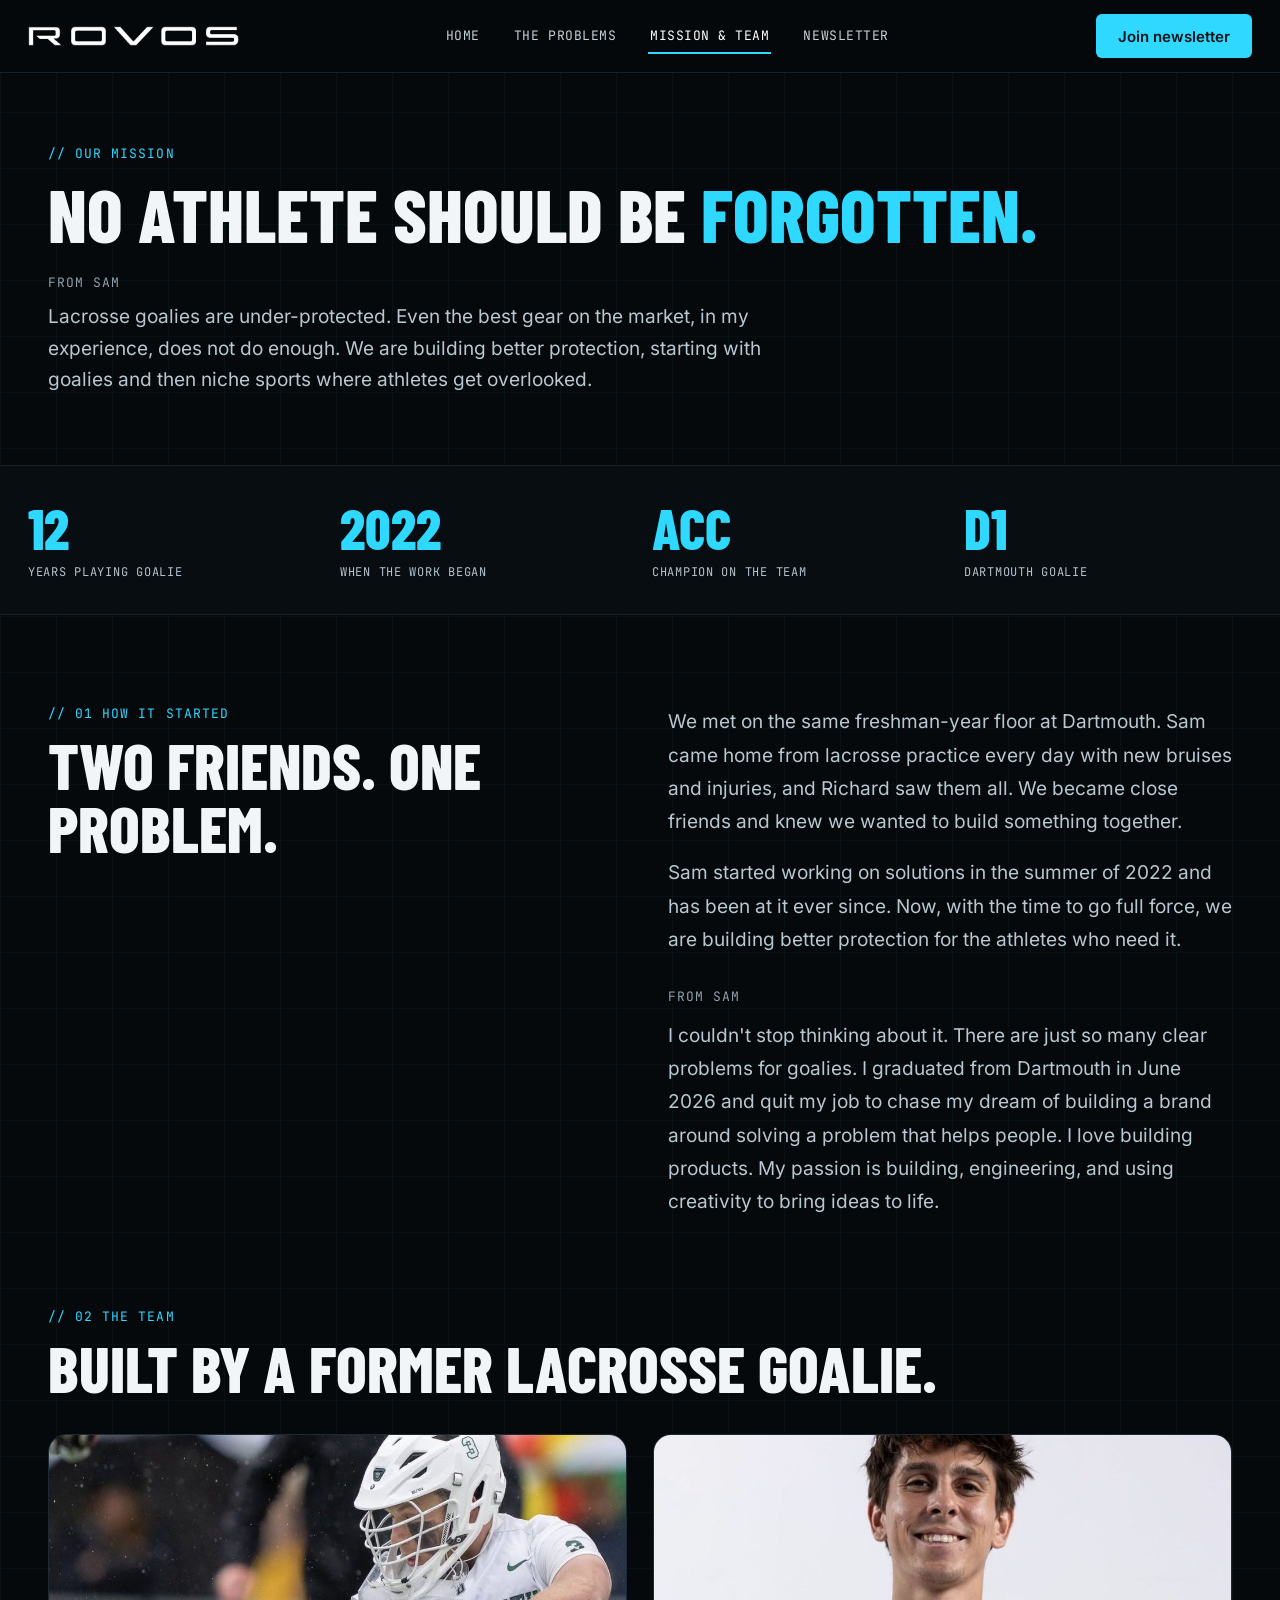
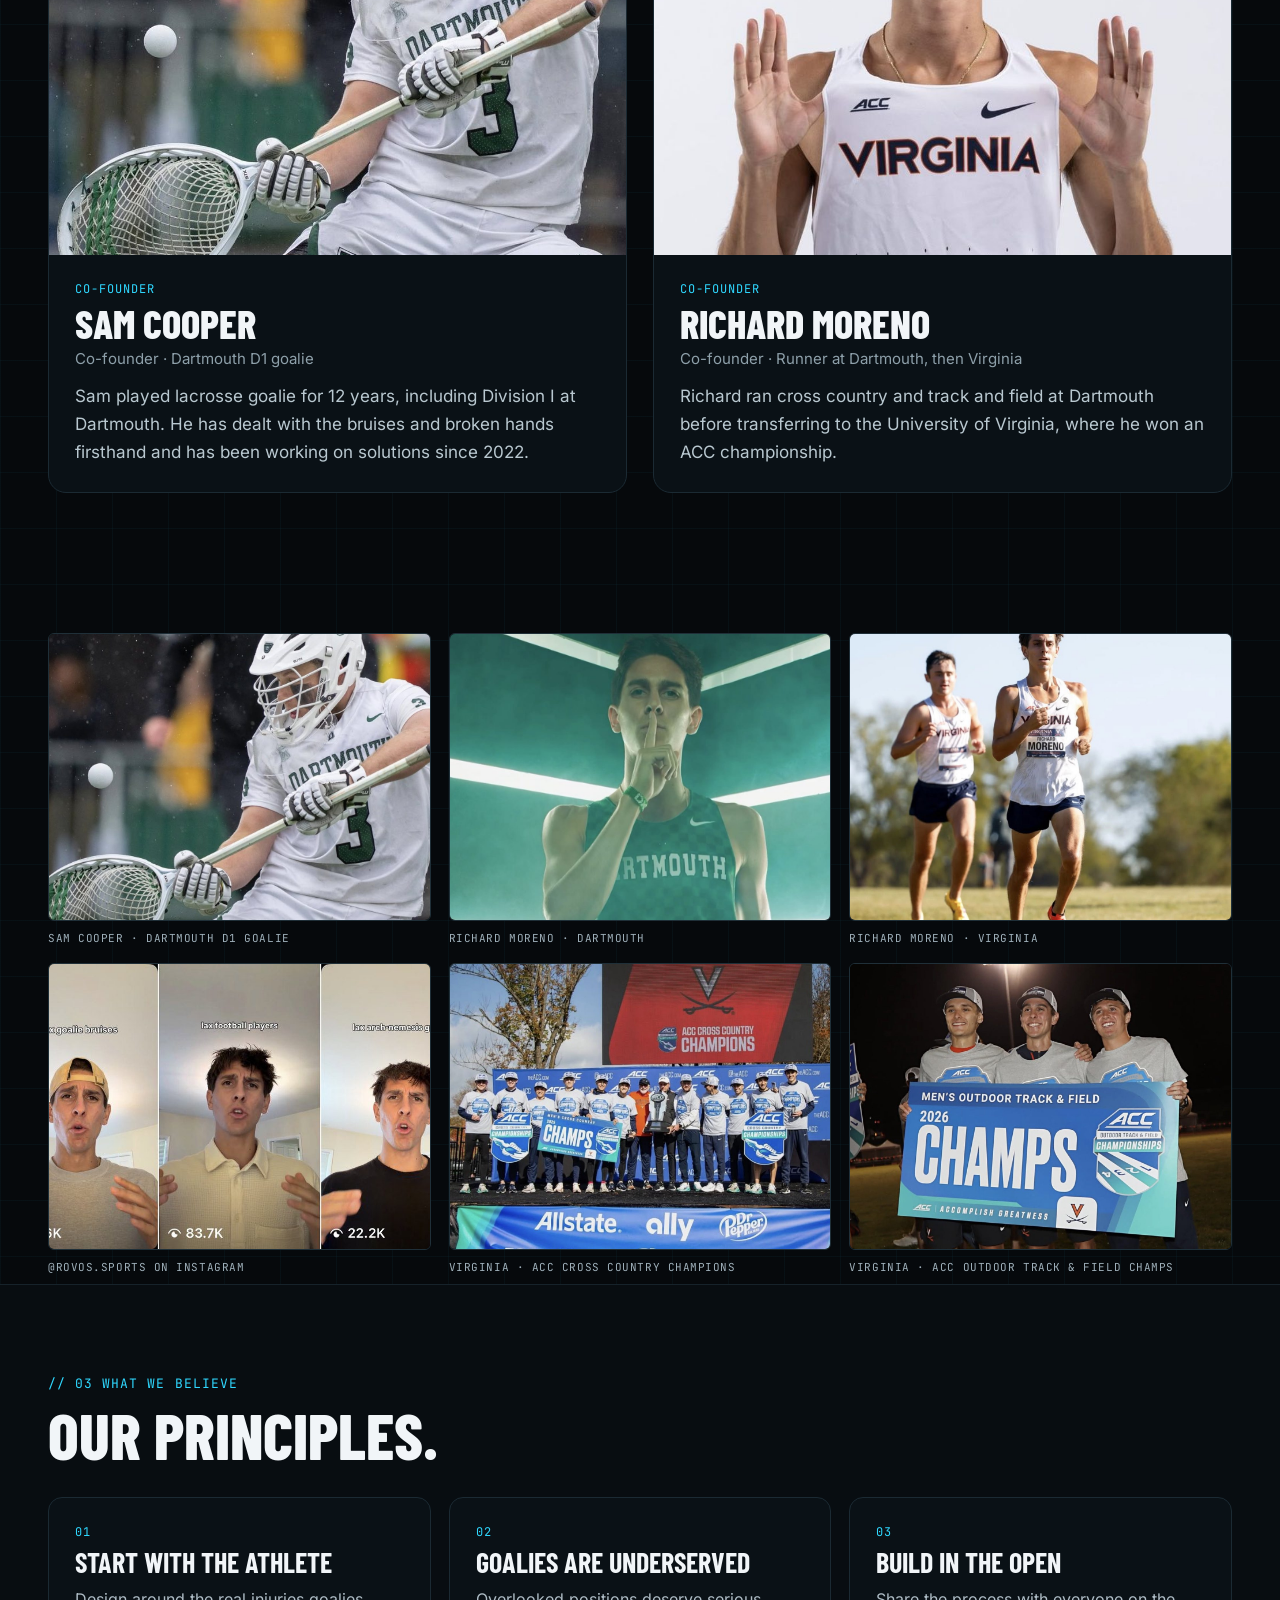
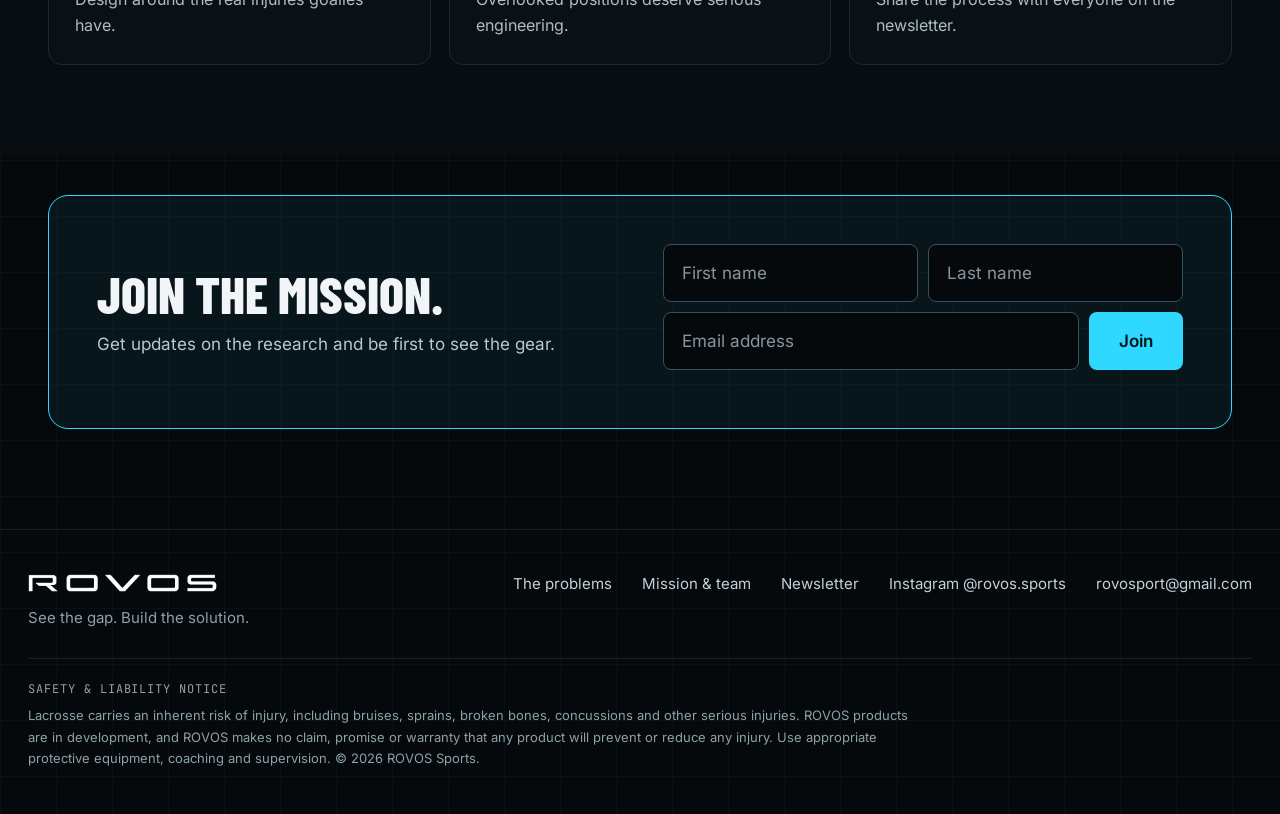
==== commit f8b7493d: "Mission: smaller headline, From Sam, in my experience, Sam story paragraph" ====
--- a/mission/index.html
+++ b/mission/index.html
@@ -121,8 +121,9 @@
 </header>
 <section style="max-width:1240px;margin:0 auto;padding:72px 28px 70px;box-sizing:border-box">
 <div style="font-family:'JetBrains Mono',monospace;font-size:13px;color:#2fd8ff;letter-spacing:.08em">// OUR MISSION</div>
-<h1 class="rvZ" style="font-family:'Barlow Condensed',sans-serif;font-weight:800;font-size:clamp(60px,9vw,136px);line-height:.9;text-transform:uppercase;margin:18px 0 0">No athlete should be <span style="color:#2fd8ff">forgotten.</span></h1>
-<p class="rv" style="font-size:21px;line-height:1.6;color:#b9c8d0;margin:28px 0 0;max-width:760px">Lacrosse goalies are under-protected. Even the best gear on the market, in our experience, does not do enough. We are building better protection, starting with goalies and then niche sports where athletes get overlooked.</p>
+<h1 class="rvZ" style="font-family:'Barlow Condensed',sans-serif;font-weight:800;font-size:clamp(40px,5.8vw,84px);line-height:.92;text-transform:uppercase;margin:18px 0 0">No athlete should be <span style="color:#2fd8ff">forgotten.</span></h1>
+<div style="font-family:'JetBrains Mono',monospace;font-size:13px;letter-spacing:.08em;color:#8ea0aa;margin-top:26px">FROM SAM</div>
+<p class="rv" style="font-size:19px;line-height:1.65;color:#b9c8d0;margin:10px 0 0;max-width:760px">Lacrosse goalies are under-protected. Even the best gear on the market, in my experience, does not do enough. We are building better protection, starting with goalies and then niche sports where athletes get overlooked.</p>
 </section>
 
 <section style="border-top:1px solid #16222a;border-bottom:1px solid #16222a;background:#080d11">
@@ -142,6 +143,8 @@
 <div style="font-size:19px;line-height:1.75;color:#b9c8d0">
 <p style="margin:0">We met on the same freshman-year floor at Dartmouth. Sam came home from lacrosse practice every day with new bruises and injuries, and Richard saw them all. We became close friends and knew we wanted to build something together.</p>
 <p style="margin:18px 0 0">Sam started working on solutions in the summer of 2022 and has been at it ever since. Now, with the time to go full force, we are building better protection for the athletes who need it.</p>
+<div style="font-family:'JetBrains Mono',monospace;font-size:13px;letter-spacing:.08em;color:#8ea0aa;margin-top:30px">FROM SAM</div>
+<p style="margin:10px 0 0">I couldn't stop thinking about it. There are just so many clear problems for goalies. I graduated from Dartmouth in June 2026 and quit my job to chase my dream of building a brand around solving a problem that helps people. I love building products. My passion is building, engineering, and using creativity to bring ideas to life.</p>
 </div>
 </section>
 
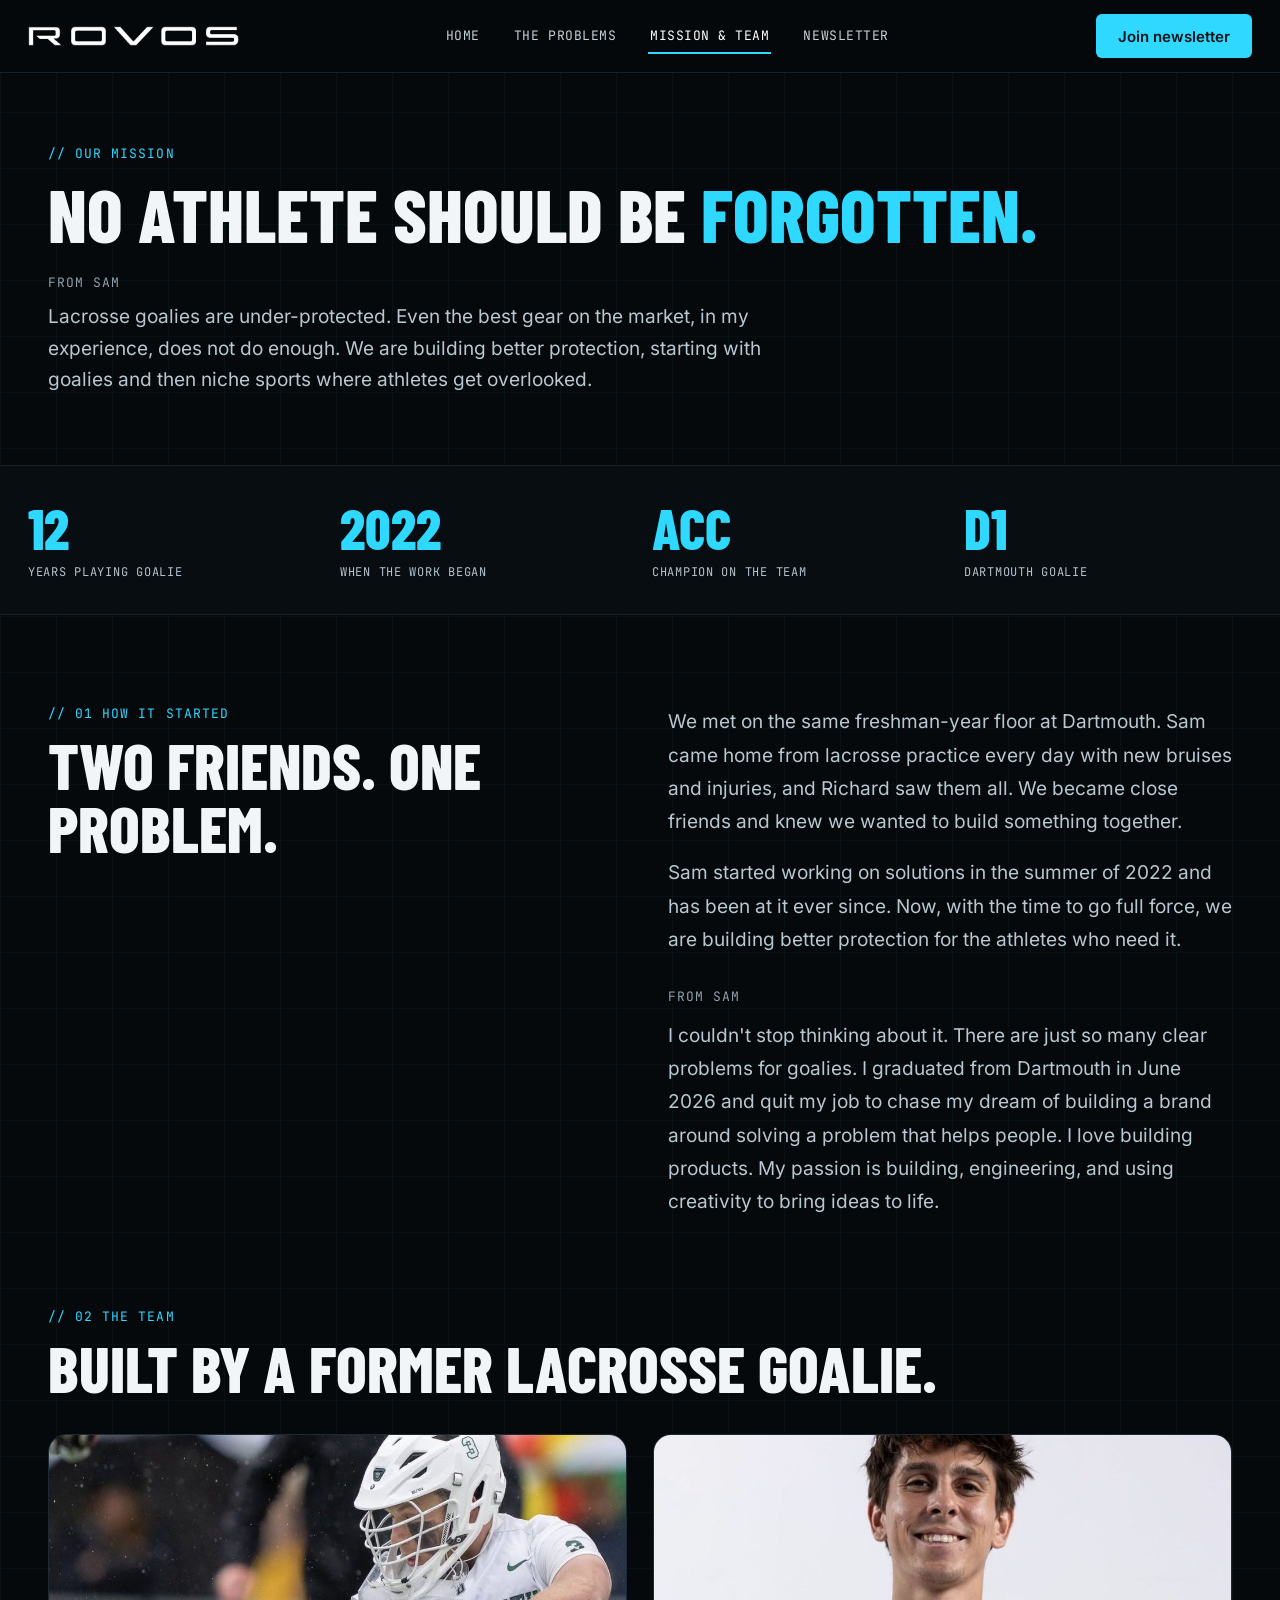
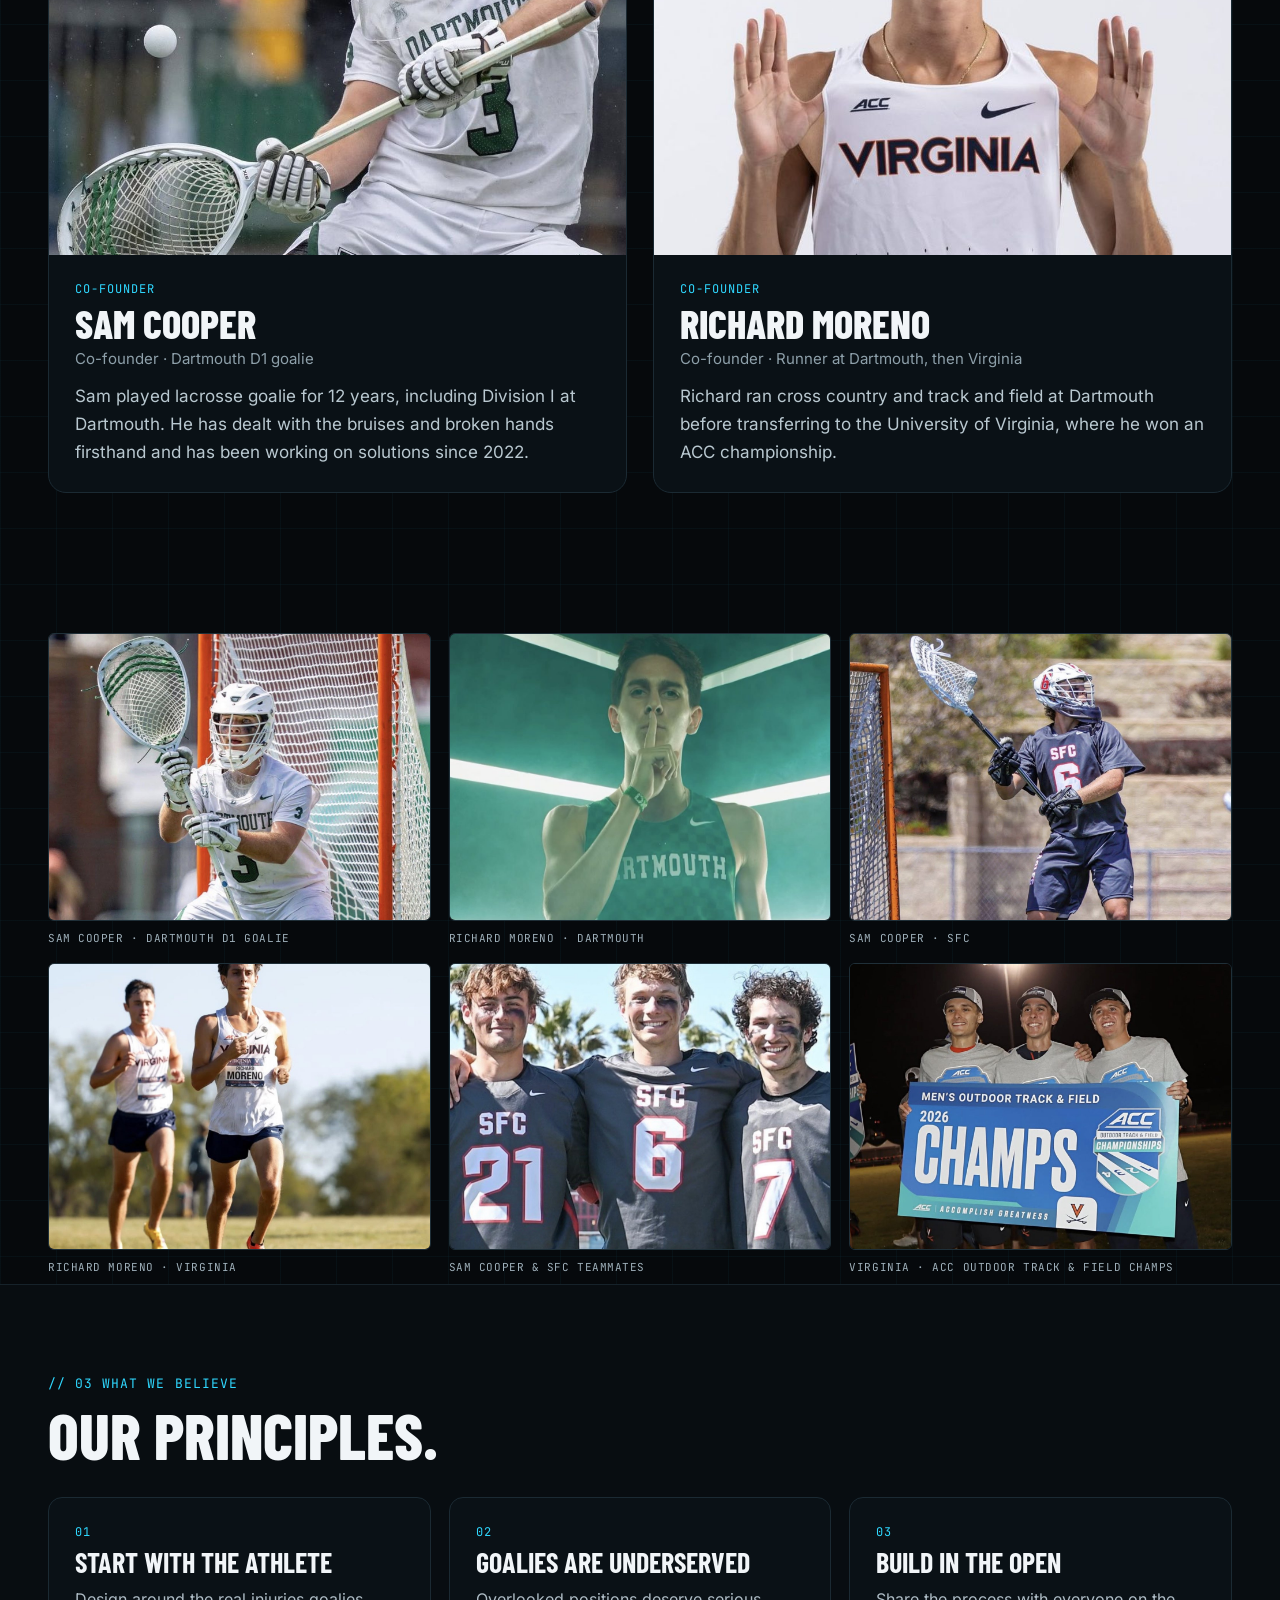
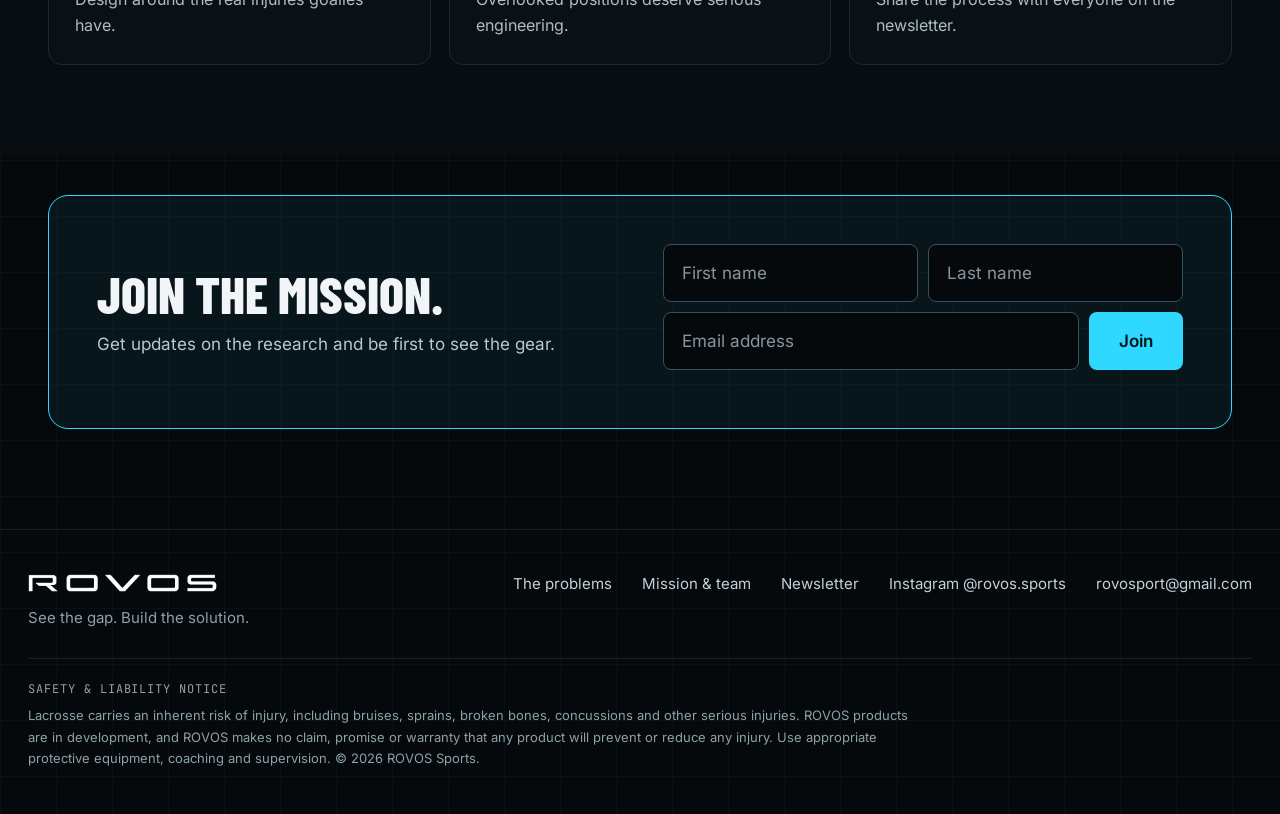
==== commit f394caf3: "Mission: new photos, compact mobile layout" ====
--- a/mission/index.html
+++ b/mission/index.html
@@ -78,11 +78,59 @@
  header .nv{font-size:10px!important;letter-spacing:0!important}
  header nav{gap:0 4px!important}
 }
+
+/* ---- compact mobile: less scrolling ---- */
+@media (max-width:700px){
+ [style*="padding:100px 28px"],[style*="padding:90px 28px"],[style*="padding:80px 28px"],[style*="padding:72px 28px"],[style*="padding:60px 28px"]{padding-top:38px!important}
+ [style*="padding:56px 28px"],[style*="padding:50px 28px"]{padding-top:30px!important}
+ [style*="padding:44px 28px"]{padding-top:26px!important;padding-bottom:26px!important}
+ [style*="padding:100px 28px;"],[style*="padding:90px 28px;"]{padding-bottom:38px!important}
+ [style*="28px 110px"],[style*="28px 100px"],[style*="28px 80px"],[style*="28px 70px"],[style*="28px 60px"]{padding-bottom:34px!important}
+ [style*="padding:100px 28px"],[style*="padding:90px 28px"],[style*="padding:80px 28px"],[style*="padding:72px 28px"],[style*="padding:60px 28px"],[style*="padding:56px 28px"],[style*="padding:50px 28px"],[style*="padding:44px 28px"],[style*="padding:40px 28px"],[style*="padding:30px 28px"]{padding-left:20px!important;padding-right:20px!important}
+ h2{font-size:32px!important;margin-top:8px!important}
+ section p[style*="font-size:19px"],section div[style*="font-size:19px"]{font-size:16px!important;line-height:1.6!important}
+ p[style*="font-size:17px"]{font-size:15px!important;line-height:1.5!important}
+ div[style*="gap:56px"],div[style*="gap:64px"]{gap:20px!important}
+ /* photo grids: 2 across */
+ div[style*="repeat(auto-fit"][style*="gap:18px"]:has(>figure),div[style*="repeat(auto-fit"][style*="gap:18px"]:has(>div.hud){grid-template-columns:repeat(2,minmax(0,1fr))!important;gap:10px!important}
+ div[style*="gap:18px"]>div.rv[style*="padding:24px"]{padding:16px 18px!important}
+ div[style*="gap:18px"]>div.rv[style*="padding:24px"]>p{margin-top:6px!important}
+ div[style*="font-size:20px;line-height:1.75"],p[style*="font-size:20px"]{font-size:17px!important;line-height:1.6!important}
+ div[style*="font-size:20px;line-height:1.75"]>p{margin-top:14px!important}
+ div[style*="gap:18px"]>figure:last-child:nth-child(odd){grid-column:1/-1}
+ div[style*="gap:18px"]>figure:last-child:nth-child(odd)>div{aspect-ratio:16/9!important}
+ figure figcaption{font-size:9.5px!important;letter-spacing:.02em!important;margin-top:6px!important;line-height:1.35}
+ /* problem cards: photo left, text right */
+ a.card[style*="display:block"]{display:grid!important;grid-template-columns:36% minmax(0,1fr)}
+ a.card[style*="display:block"]>div:first-child{aspect-ratio:auto!important;min-height:100%}
+ a.card[style*="display:block"]>div:first-child img{position:absolute;inset:0}
+ a.card[style*="display:block"]>div:last-child{padding:16px!important}
+ a.card[style*="display:block"]>div:last-child>div:nth-child(2){font-size:28px!important}
+ a.card[style*="display:block"]>div:last-child>p{margin-top:6px!important}
+ a.card[style*="display:block"]>div:last-child>div:last-child{margin-top:10px!important}
+ div.hud[style*="min-height:240px"]{min-height:0!important;padding:20px!important;margin:0!important}
+ div.hud[style*="min-height:240px"]>div:nth-child(2){font-size:32px!important}
+ /* quote cards */
+ a.card[style*="border-left"]{padding:18px!important}
+ a.card[style*="border-left"]>p{font-size:21px!important}
+ a.card[style*="border-left"]>div{margin-top:12px!important;font-size:14px}
+ /* founder cards */
+ img[style*="height:400px"],img[style*="height:420px"]{height:210px!important}
+ div[style*="border-radius:18px"]>div[style*="padding:26px"]{padding:18px!important}
+ div[style*="border-radius:18px"]>div[style*="padding:26px"]>div[style*="font-size:40px"]{font-size:32px!important}
+ div[style*="border-radius:18px"]>div[style*="padding:26px"]>p{font-size:15px!important;margin-top:8px!important}
+ div[style*="gap:18px;margin-top:30px"]{grid-template-columns:minmax(0,1fr)!important;gap:10px!important;margin-top:20px!important}
+ div[style*="gap:18px;margin-top:30px"]>div{padding:16px 18px!important}
+ div[style*="gap:18px;margin-top:30px"]>div>div[style*="font-size:28px"]{font-size:24px!important}
+ div[style*="gap:18px;margin-top:30px"]>div>p{margin-top:6px!important}
+ div.hud[style*="padding:clamp(26px"]{padding:20px!important}
+ div[style*="gap:14px"]>img{max-height:none}
+}
 </style>
 
 <script async src="https://www.googletagmanager.com/gtag/js?id=G-G02ZZ0PW9D"></script>
 <script>window.dataLayer=window.dataLayer||[];function gtag(){dataLayer.push(arguments);}gtag('js',new Date());gtag('config','G-G02ZZ0PW9D');</script>
-</head>
+<style>@media(max-width:700px){div.statgrid[style]{grid-template-columns:repeat(2,minmax(0,1fr))!important;gap:26px 16px!important;padding:28px 22px!important}div.statgrid[style]>div>div:first-child{font-size:46px!important}.statgrid>div>div:last-child{font-size:11px!important;letter-spacing:.05em!important}}</style></head>
 <body>
 
 
@@ -127,7 +175,7 @@
 </section>
 
 <section style="border-top:1px solid #16222a;border-bottom:1px solid #16222a;background:#080d11">
-<div style="max-width:1240px;margin:0 auto;padding:34px 28px;display:grid;grid-template-columns:repeat(auto-fit,minmax(220px,1fr));gap:24px">
+<div style="max-width:1240px;margin:0 auto;padding:34px 28px;display:grid;grid-template-columns:repeat(auto-fit,minmax(220px,1fr));gap:24px" class="statgrid">
 <div><div style="font-family:'Barlow Condensed',sans-serif;font-weight:800;font-size:56px;line-height:1;color:#2fd8ff">12</div><div style="font-family:'JetBrains Mono',monospace;font-size:12px;letter-spacing:.06em;color:#b4c2cb;margin-top:8px">YEARS PLAYING GOALIE</div></div>
 <div><div style="font-family:'Barlow Condensed',sans-serif;font-weight:800;font-size:56px;line-height:1;color:#2fd8ff">2022</div><div style="font-family:'JetBrains Mono',monospace;font-size:12px;letter-spacing:.06em;color:#b4c2cb;margin-top:8px">WHEN THE WORK BEGAN</div></div>
 <div><div style="font-family:'Barlow Condensed',sans-serif;font-weight:800;font-size:56px;line-height:1;color:#2fd8ff">ACC</div><div style="font-family:'JetBrains Mono',monospace;font-size:12px;letter-spacing:.06em;color:#b4c2cb;margin-top:8px">CHAMPION ON THE TEAM</div></div>
@@ -163,7 +211,7 @@
 </div>
 </section>
 
-<section style="max-width:1240px;margin:0 auto;padding:80px 28px 10px;box-sizing:border-box"><div style="display:grid;grid-template-columns:repeat(auto-fit,minmax(300px,1fr));gap:18px"><figure class="rv" style="margin:0"><div class="hud" style="aspect-ratio:4/3;overflow:hidden;border:1px solid #1f2f38;border-radius:6px;background:#000"><img src="/assets/img/sam-wide.jpg" alt="Sam Cooper making a save for Dartmouth" loading="lazy" style="width:100%;height:100%;object-fit:cover;object-position:55% 40%;display:block"></div><figcaption style="font-family:'JetBrains Mono',monospace;font-size:11px;letter-spacing:.05em;color:#9fb0ba;margin-top:10px">SAM COOPER &middot; DARTMOUTH D1 GOALIE</figcaption></figure><figure class="rv" style="margin:0"><div class="hud" style="aspect-ratio:4/3;overflow:hidden;border:1px solid #1f2f38;border-radius:6px;background:#000"><img src="/assets/img/richard-dartmouth.jpg" alt="Richard Moreno at Dartmouth" loading="lazy" style="width:100%;height:100%;object-fit:cover;object-position:50% 22%;display:block"></div><figcaption style="font-family:'JetBrains Mono',monospace;font-size:11px;letter-spacing:.05em;color:#9fb0ba;margin-top:10px">RICHARD MORENO &middot; DARTMOUTH</figcaption></figure><figure class="rv" style="margin:0"><div class="hud" style="aspect-ratio:4/3;overflow:hidden;border:1px solid #1f2f38;border-radius:6px;background:#000"><img src="/assets/img/richard-run.jpg" alt="Richard Moreno running cross country for Virginia" loading="lazy" style="width:100%;height:100%;object-fit:cover;object-position:60% 45%;display:block"></div><figcaption style="font-family:'JetBrains Mono',monospace;font-size:11px;letter-spacing:.05em;color:#9fb0ba;margin-top:10px">RICHARD MORENO &middot; VIRGINIA</figcaption></figure><figure class="rv" style="margin:0"><div class="hud" style="aspect-ratio:4/3;overflow:hidden;border:1px solid #1f2f38;border-radius:6px;background:#000"><img src="/assets/img/instagram-reels.jpg" alt="The ROVOS Instagram feed with goalie videos" loading="lazy" style="width:100%;height:100%;object-fit:cover;object-position:50% 30%;display:block"></div><figcaption style="font-family:'JetBrains Mono',monospace;font-size:11px;letter-spacing:.05em;color:#9fb0ba;margin-top:10px">@ROVOS.SPORTS ON INSTAGRAM</figcaption></figure><figure class="rv" style="margin:0"><div class="hud" style="aspect-ratio:4/3;overflow:hidden;border:1px solid #1f2f38;border-radius:6px;background:#000"><img src="/assets/img/acc-xc-champions.jpg" alt="Virginia cross country team with ACC Championship banners" loading="lazy" style="width:100%;height:100%;object-fit:cover;object-position:50% 60%;display:block"></div><figcaption style="font-family:'JetBrains Mono',monospace;font-size:11px;letter-spacing:.05em;color:#9fb0ba;margin-top:10px">VIRGINIA &middot; ACC CROSS COUNTRY CHAMPIONS</figcaption></figure><figure class="rv" style="margin:0"><div class="hud" style="aspect-ratio:4/3;overflow:hidden;border:1px solid #1f2f38;border-radius:6px;background:#000"><img src="/assets/img/acc-track-champs.jpg" alt="Virginia teammates holding the ACC outdoor track and field championship banner" loading="lazy" style="width:100%;height:100%;object-fit:cover;object-position:50% 45%;display:block"></div><figcaption style="font-family:'JetBrains Mono',monospace;font-size:11px;letter-spacing:.05em;color:#9fb0ba;margin-top:10px">VIRGINIA &middot; ACC OUTDOOR TRACK &amp; FIELD CHAMPS</figcaption></figure></div></section><section style="border-top:1px solid #16222a;background:#080d11">
+<section style="max-width:1240px;margin:0 auto;padding:80px 28px 10px;box-sizing:border-box"><div style="display:grid;grid-template-columns:repeat(auto-fit,minmax(300px,1fr));gap:18px"><figure class="rv" style="margin:0"><div class="hud" style="aspect-ratio:4/3;overflow:hidden;border:1px solid #1f2f38;border-radius:6px;background:#000"><img src="/assets/img/sam-dartmouth-stance.jpg" alt="Sam Cooper in a goalie stance for Dartmouth" loading="lazy" style="width:100%;height:100%;object-fit:cover;object-position:50% 8%;display:block"></div><figcaption style="font-family:'JetBrains Mono',monospace;font-size:11px;letter-spacing:.05em;color:#9fb0ba;margin-top:10px">SAM COOPER &middot; DARTMOUTH D1 GOALIE</figcaption></figure><figure class="rv" style="margin:0"><div class="hud" style="aspect-ratio:4/3;overflow:hidden;border:1px solid #1f2f38;border-radius:6px;background:#000"><img src="/assets/img/richard-dartmouth.jpg" alt="Richard Moreno at Dartmouth" loading="lazy" style="width:100%;height:100%;object-fit:cover;object-position:50% 22%;display:block"></div><figcaption style="font-family:'JetBrains Mono',monospace;font-size:11px;letter-spacing:.05em;color:#9fb0ba;margin-top:10px">RICHARD MORENO &middot; DARTMOUTH</figcaption></figure><figure class="rv" style="margin:0"><div class="hud" style="aspect-ratio:4/3;overflow:hidden;border:1px solid #1f2f38;border-radius:6px;background:#000"><img src="/assets/img/sfc-action.jpg" alt="Sam Cooper in goal for SFC" loading="lazy" style="width:100%;height:100%;object-fit:cover;object-position:50% 18%;display:block"></div><figcaption style="font-family:'JetBrains Mono',monospace;font-size:11px;letter-spacing:.05em;color:#9fb0ba;margin-top:10px">SAM COOPER &middot; SFC</figcaption></figure><figure class="rv" style="margin:0"><div class="hud" style="aspect-ratio:4/3;overflow:hidden;border:1px solid #1f2f38;border-radius:6px;background:#000"><img src="/assets/img/richard-run.jpg" alt="Richard Moreno running cross country for Virginia" loading="lazy" style="width:100%;height:100%;object-fit:cover;object-position:60% 45%;display:block"></div><figcaption style="font-family:'JetBrains Mono',monospace;font-size:11px;letter-spacing:.05em;color:#9fb0ba;margin-top:10px">RICHARD MORENO &middot; VIRGINIA</figcaption></figure><figure class="rv" style="margin:0"><div class="hud" style="aspect-ratio:4/3;overflow:hidden;border:1px solid #1f2f38;border-radius:6px;background:#000"><img src="/assets/img/sfc-three.jpg" alt="Sam Cooper with two SFC teammates" loading="lazy" style="width:100%;height:100%;object-fit:cover;object-position:50% 12%;display:block"></div><figcaption style="font-family:'JetBrains Mono',monospace;font-size:11px;letter-spacing:.05em;color:#9fb0ba;margin-top:10px">SAM COOPER &amp; SFC TEAMMATES</figcaption></figure><figure class="rv" style="margin:0"><div class="hud" style="aspect-ratio:4/3;overflow:hidden;border:1px solid #1f2f38;border-radius:6px;background:#000"><img src="/assets/img/acc-track-champs.jpg" alt="Virginia teammates holding the ACC outdoor track and field championship banner" loading="lazy" style="width:100%;height:100%;object-fit:cover;object-position:50% 45%;display:block"></div><figcaption style="font-family:'JetBrains Mono',monospace;font-size:11px;letter-spacing:.05em;color:#9fb0ba;margin-top:10px">VIRGINIA &middot; ACC OUTDOOR TRACK &amp; FIELD CHAMPS</figcaption></figure></div></section><section style="border-top:1px solid #16222a;background:#080d11">
 <div style="max-width:1240px;margin:0 auto;padding:90px 28px;box-sizing:border-box">
 <div style="font-family:'JetBrains Mono',monospace;font-size:13px;color:#2fd8ff;letter-spacing:.08em">// 03 WHAT WE BELIEVE</div>
 <h2 class="rv" style="font-family:'Barlow Condensed',sans-serif;font-weight:800;font-size:clamp(40px,5vw,66px);line-height:.98;text-transform:uppercase;margin:12px 0 0">Our principles.</h2>
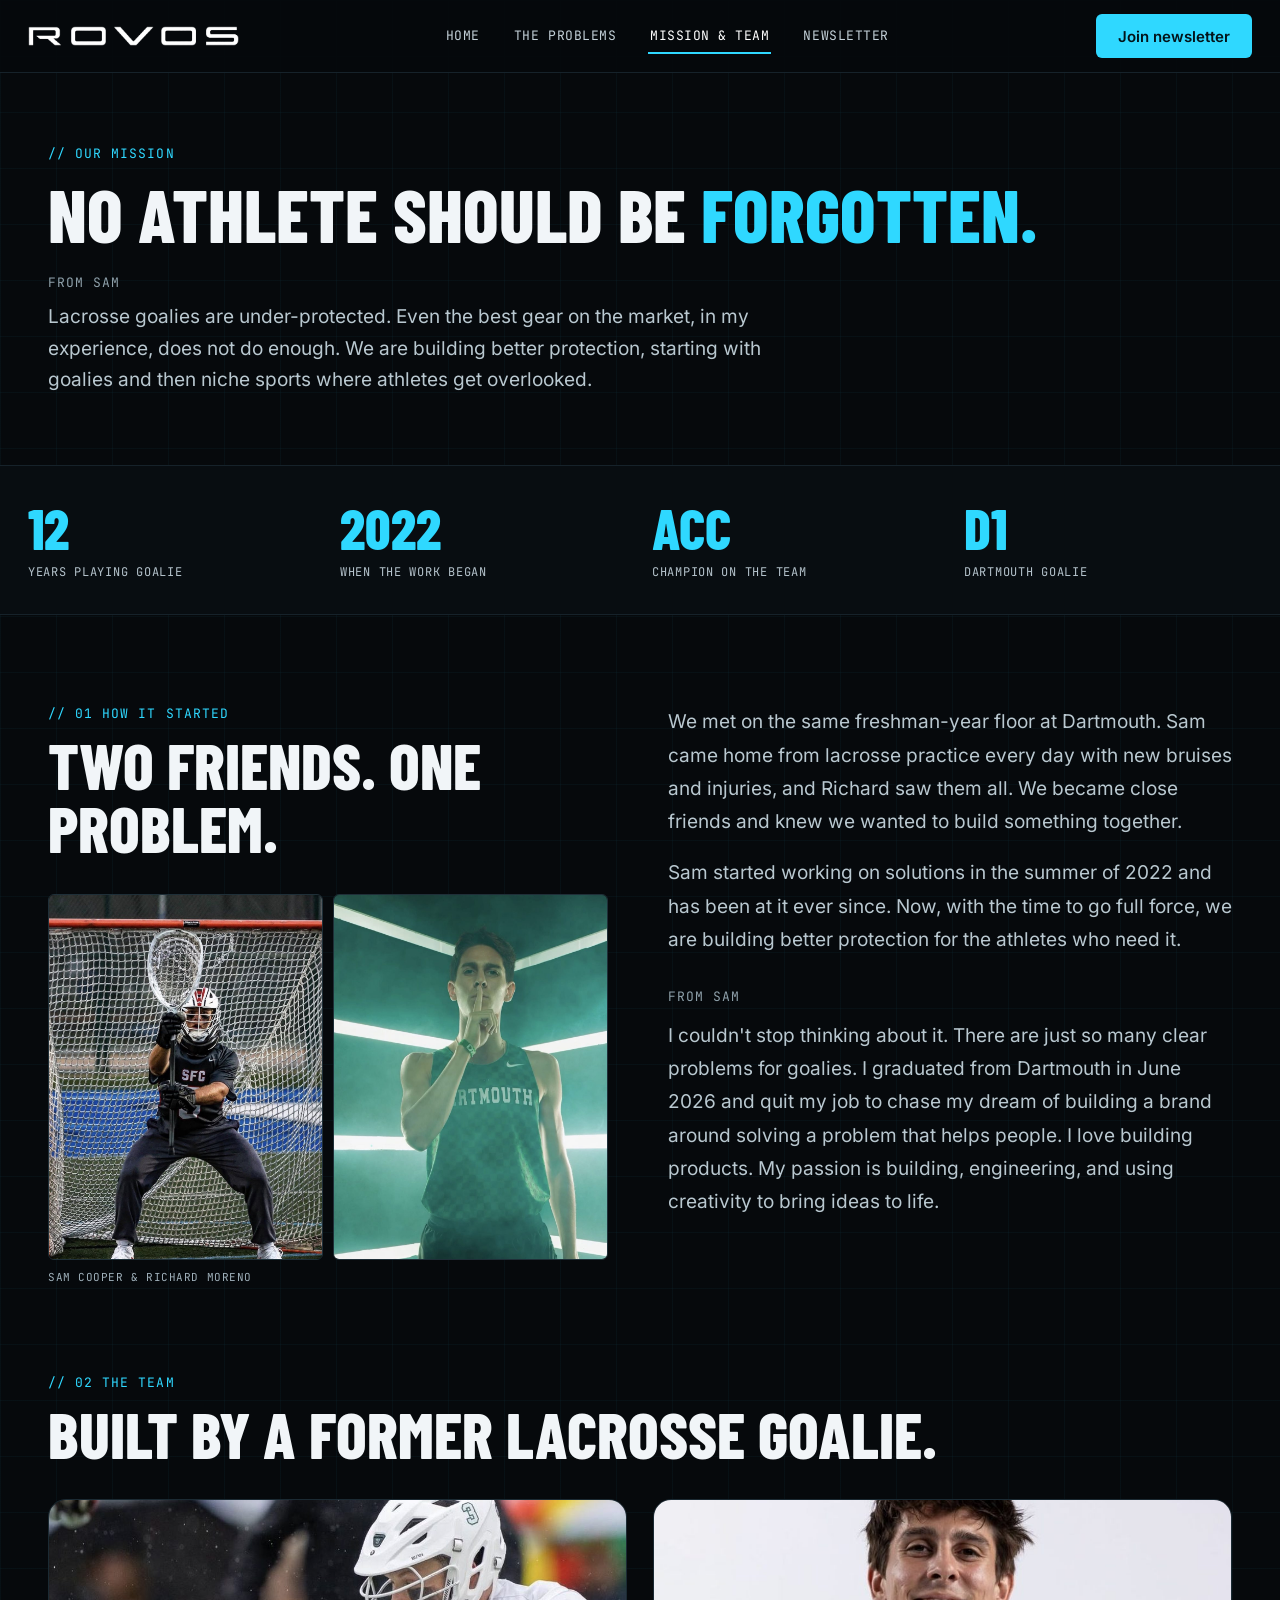
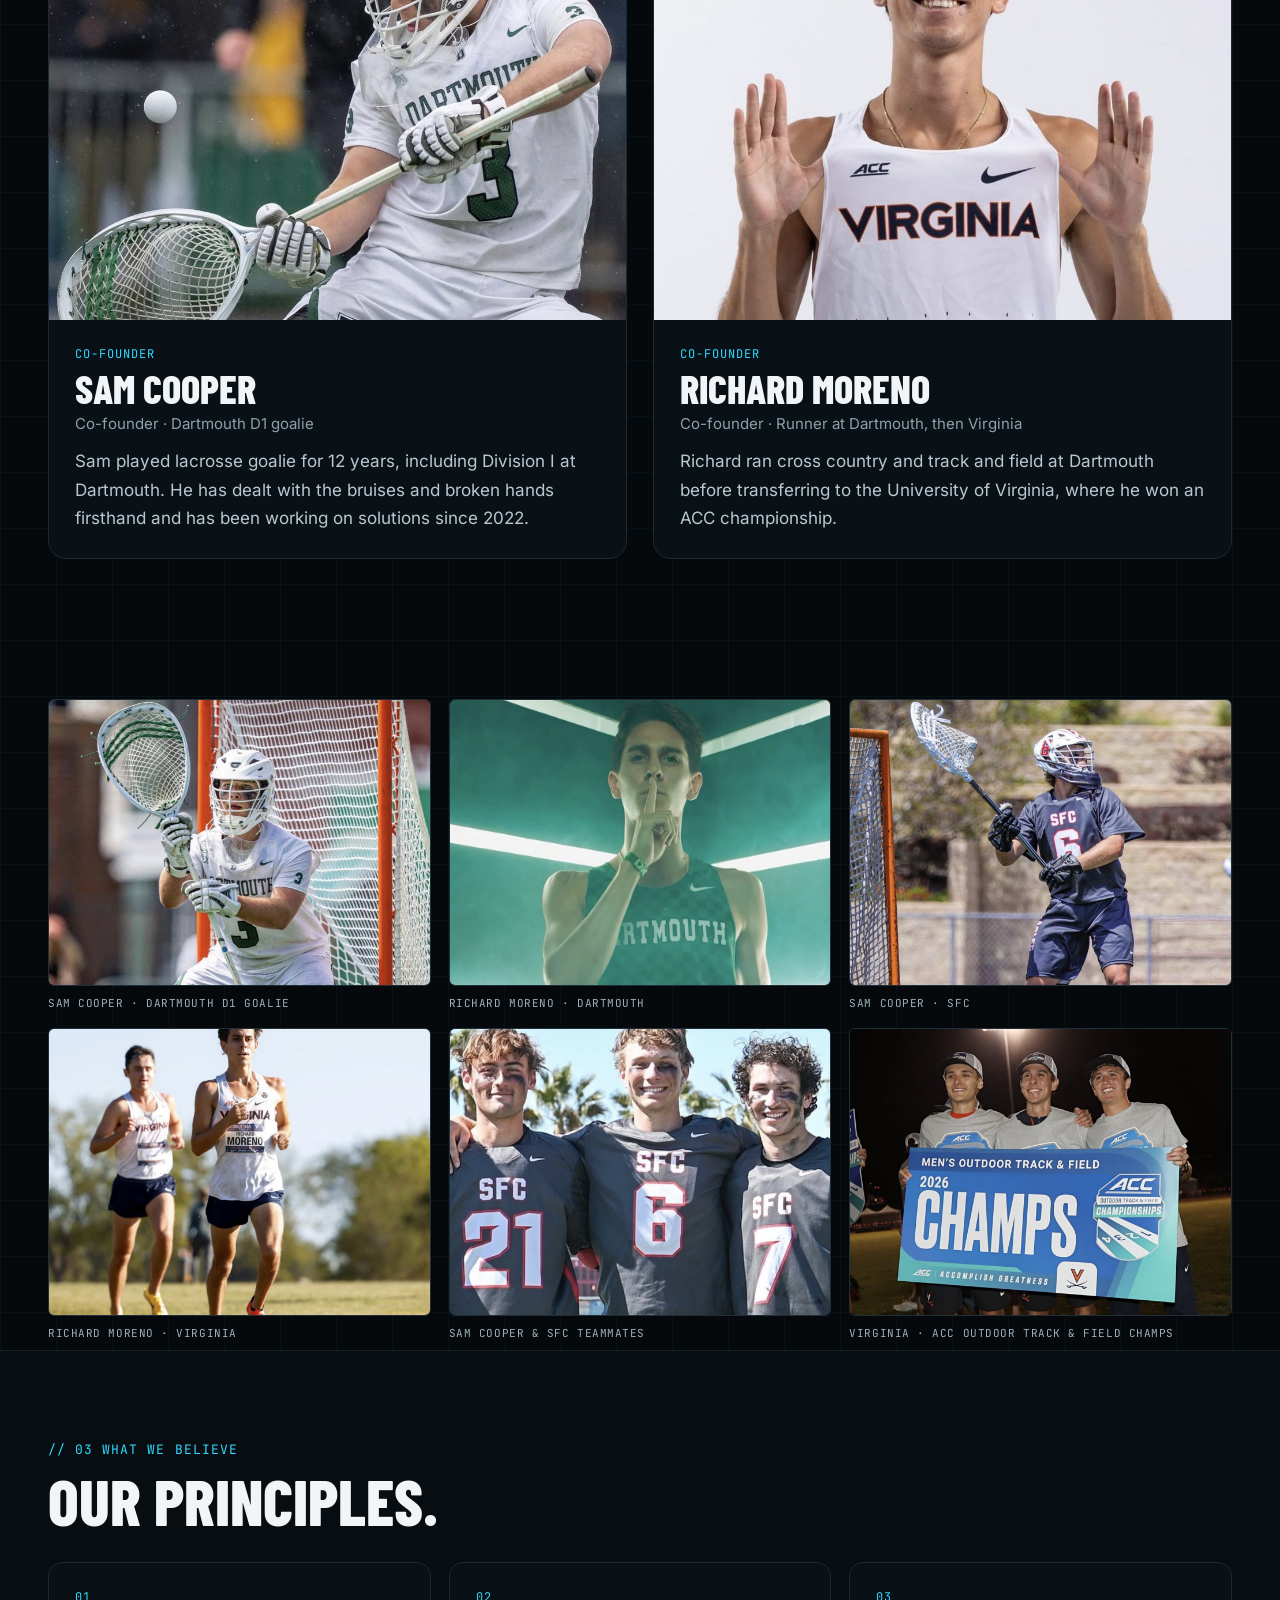
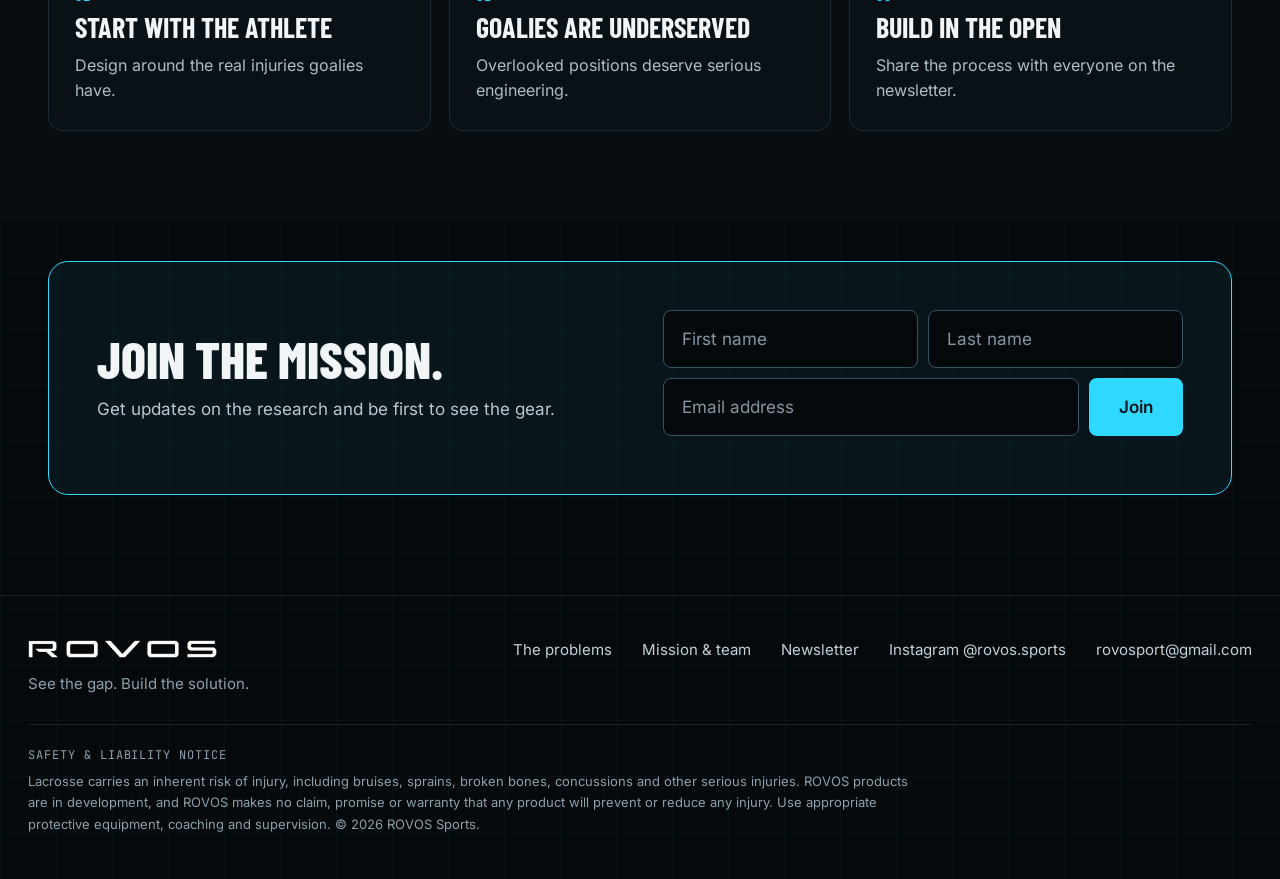
==== commit 086ff4be: "Mission: add Sam and Richard photos under Two friends" ====
--- a/mission/index.html
+++ b/mission/index.html
@@ -186,7 +186,7 @@
 <section style="max-width:1240px;margin:0 auto;padding:90px 28px 40px;box-sizing:border-box;display:grid;grid-template-columns:repeat(auto-fit,minmax(340px,1fr));gap:56px;align-items:start">
 <div>
 <div style="font-family:'JetBrains Mono',monospace;font-size:13px;color:#2fd8ff;letter-spacing:.08em">// 01 HOW IT STARTED</div>
-<h2 class="rv" style="font-family:'Barlow Condensed',sans-serif;font-weight:800;font-size:clamp(40px,5vw,66px);line-height:.98;text-transform:uppercase;margin:12px 0 0">Two friends. One problem.</h2>
+<h2 class="rv" style="font-family:'Barlow Condensed',sans-serif;font-weight:800;font-size:clamp(40px,5vw,66px);line-height:.98;text-transform:uppercase;margin:12px 0 0">Two friends. One problem.</h2><figure class="rv" style="margin:34px 0 0;max-width:560px"><div style="display:grid;grid-template-columns:1fr 1fr;gap:10px"><div class="hud" style="aspect-ratio:3/4;overflow:hidden;border:1px solid #1f2f38;border-radius:6px;background:#000"><img src="/assets/img/goalie-sfc.jpg" alt="Sam Cooper in goal" loading="lazy" style="width:100%;height:100%;object-fit:cover;object-position:53% 40%;display:block"></div><div class="hud" style="aspect-ratio:3/4;overflow:hidden;border:1px solid #1f2f38;border-radius:6px;background:#000"><img src="/assets/img/richard-dartmouth.jpg" alt="Richard Moreno at Dartmouth" loading="lazy" style="width:100%;height:100%;object-fit:cover;object-position:50% 20%;display:block"></div></div><figcaption style="font-family:'JetBrains Mono',monospace;font-size:11px;letter-spacing:.05em;color:#9fb0ba;margin-top:10px">SAM COOPER &amp; RICHARD MORENO</figcaption></figure>
 </div>
 <div style="font-size:19px;line-height:1.75;color:#b9c8d0">
 <p style="margin:0">We met on the same freshman-year floor at Dartmouth. Sam came home from lacrosse practice every day with new bruises and injuries, and Richard saw them all. We became close friends and knew we wanted to build something together.</p>
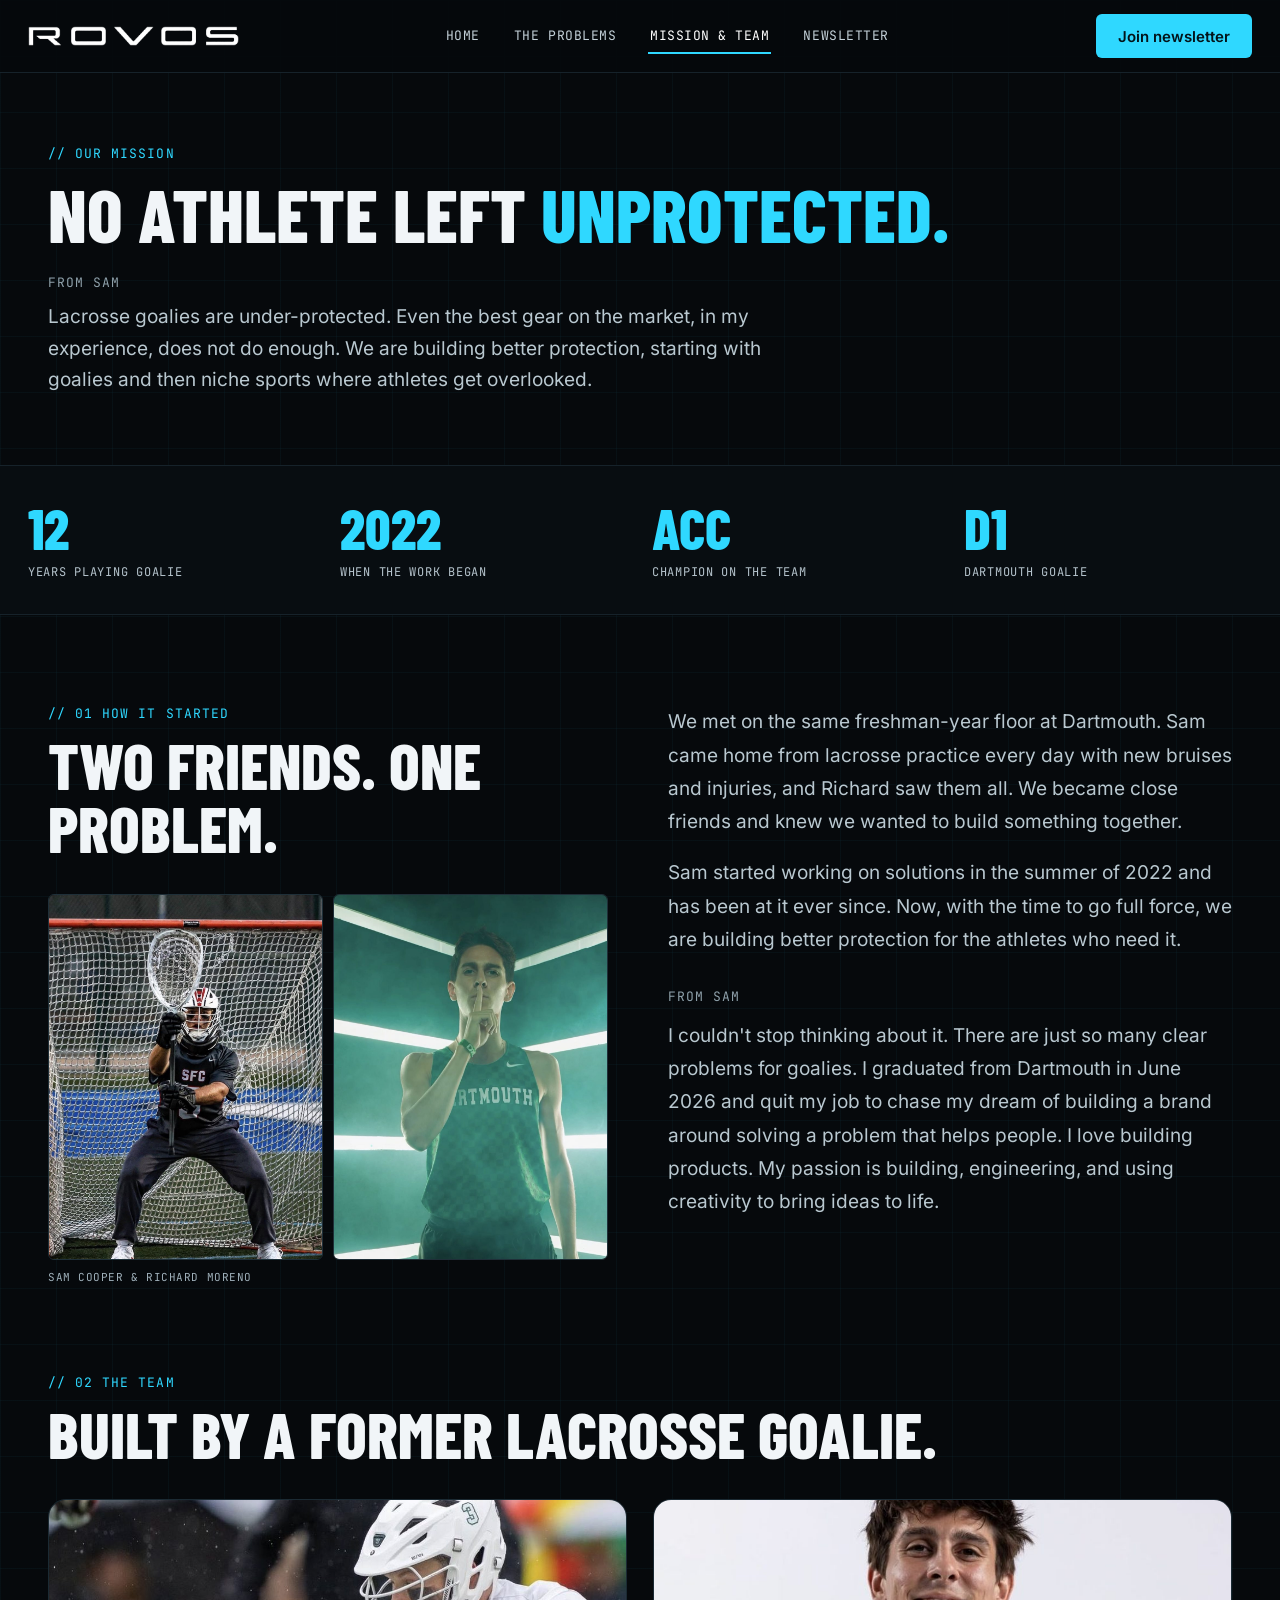
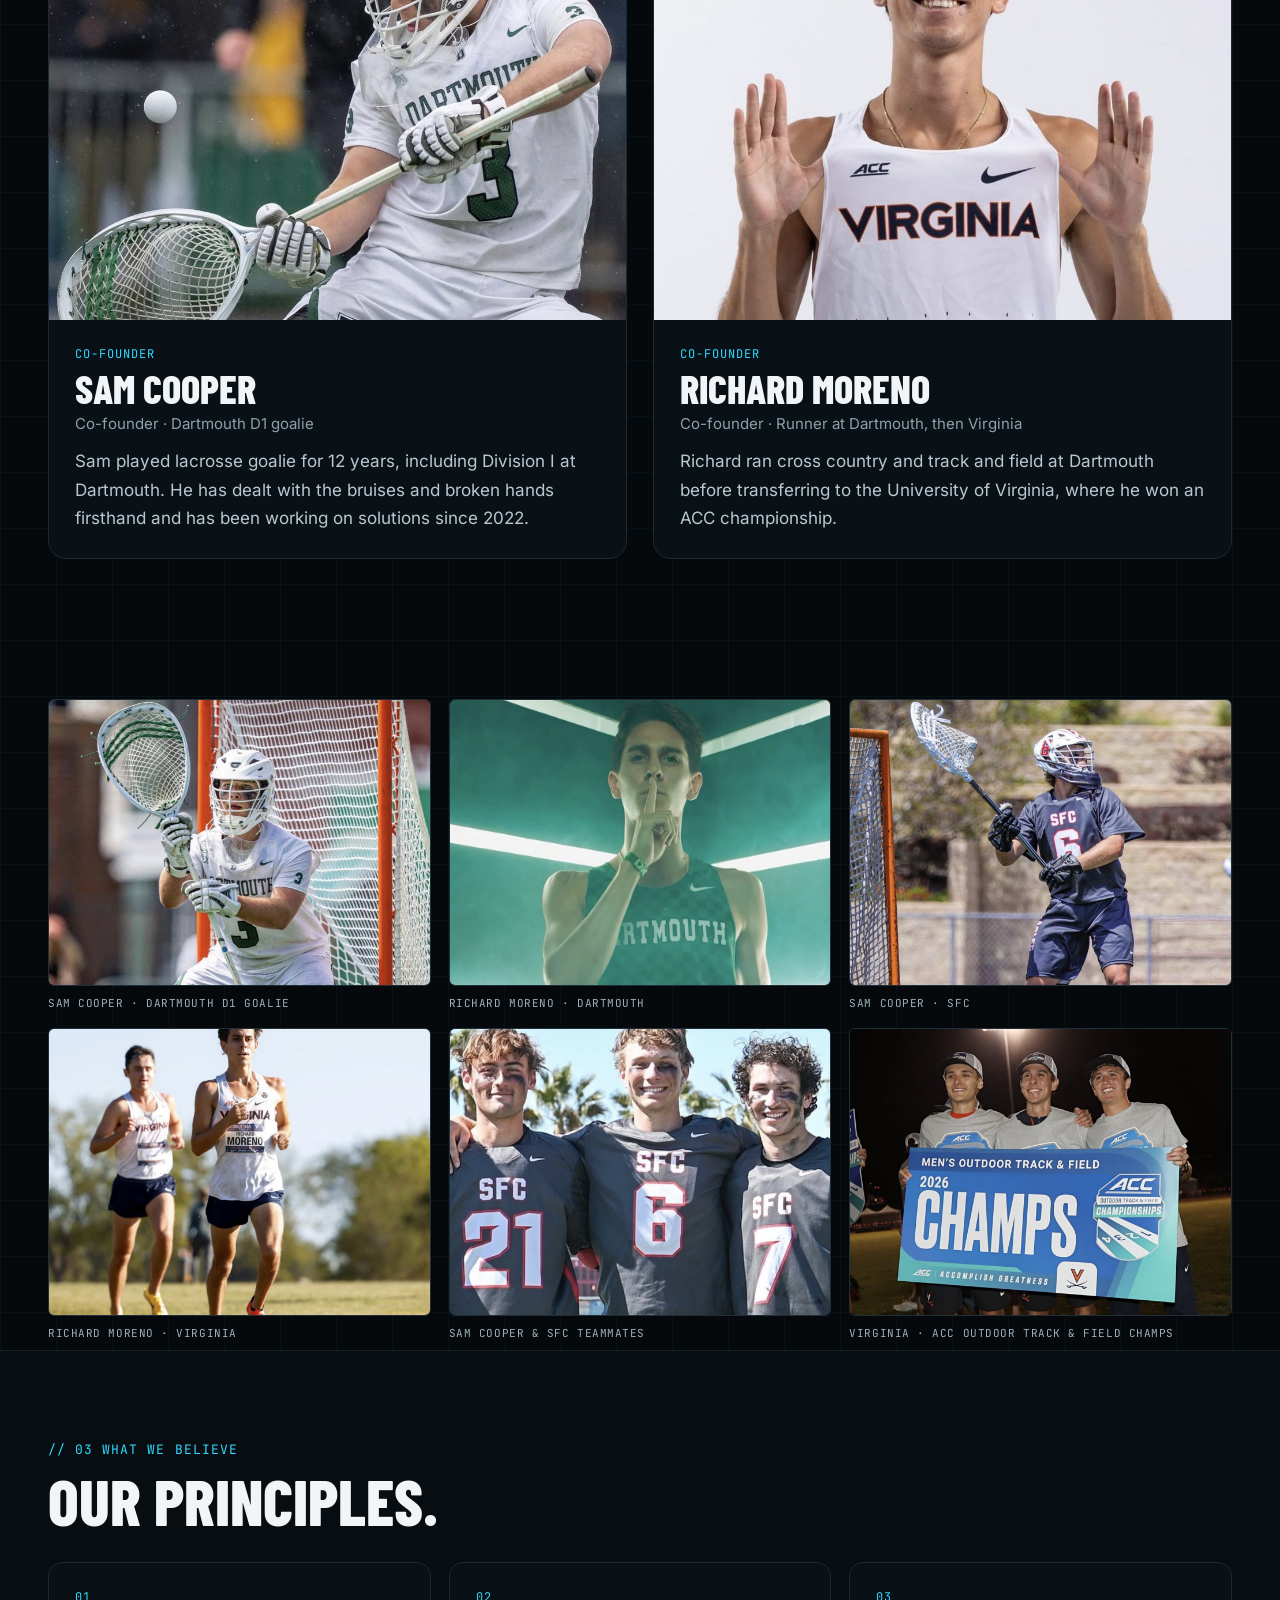
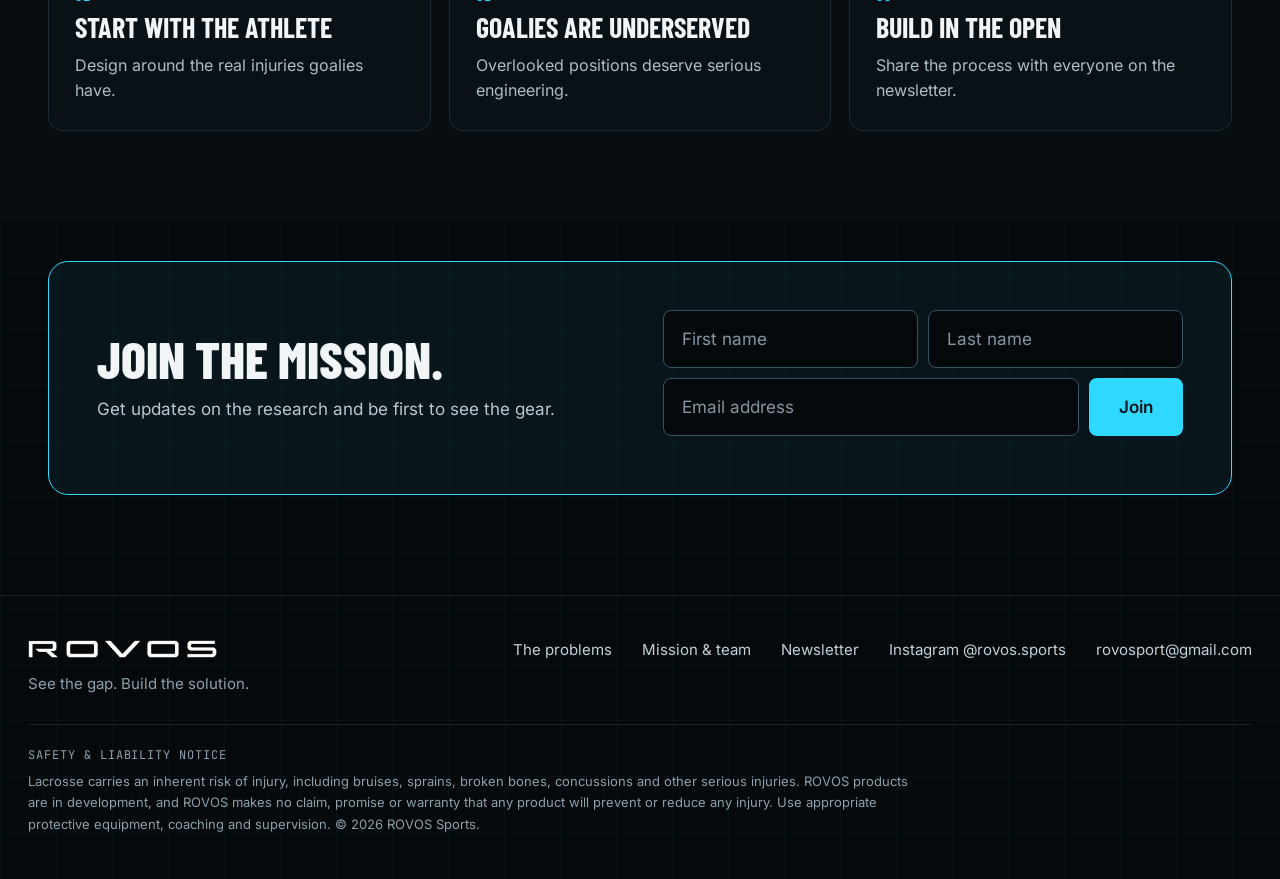
==== commit df0c4176: "Mission: No athlete left unprotected" ====
--- a/mission/index.html
+++ b/mission/index.html
@@ -4,12 +4,12 @@
 <meta charset="utf-8">
 <meta name="viewport" content="width=device-width,initial-scale=1">
 <title>Our mission and team | ROVOS</title>
-<meta name="description" content="No athlete should be forgotten. Meet the two co-founders building better protection for lacrosse goalies.">
+<meta name="description" content="No athlete left unprotected. Meet the two co-founders building better protection for lacrosse goalies.">
 <meta name="theme-color" content="#06090c">
 <meta property="og:type" content="website">
 <meta property="og:site_name" content="ROVOS">
 <meta property="og:title" content="Our mission and team | ROVOS">
-<meta property="og:description" content="No athlete should be forgotten. Meet the two co-founders building better protection for lacrosse goalies.">
+<meta property="og:description" content="No athlete left unprotected. Meet the two co-founders building better protection for lacrosse goalies.">
 <meta property="og:image" content="https://rovos.llc/assets/img/og.jpg">
 <meta name="twitter:card" content="summary_large_image">
 <link rel="preload" href="/assets/fonts/barlow-condensed-latin-800-normal.woff2" as="font" type="font/woff2" crossorigin>
@@ -169,7 +169,7 @@
 </header>
 <section style="max-width:1240px;margin:0 auto;padding:72px 28px 70px;box-sizing:border-box">
 <div style="font-family:'JetBrains Mono',monospace;font-size:13px;color:#2fd8ff;letter-spacing:.08em">// OUR MISSION</div>
-<h1 class="rvZ" style="font-family:'Barlow Condensed',sans-serif;font-weight:800;font-size:clamp(40px,5.8vw,84px);line-height:.92;text-transform:uppercase;margin:18px 0 0">No athlete should be <span style="color:#2fd8ff">forgotten.</span></h1>
+<h1 class="rvZ" style="font-family:'Barlow Condensed',sans-serif;font-weight:800;font-size:clamp(40px,5.8vw,84px);line-height:.92;text-transform:uppercase;margin:18px 0 0">No athlete left <span style="color:#2fd8ff">unprotected.</span></h1>
 <div style="font-family:'JetBrains Mono',monospace;font-size:13px;letter-spacing:.08em;color:#8ea0aa;margin-top:26px">FROM SAM</div>
 <p class="rv" style="font-size:19px;line-height:1.65;color:#b9c8d0;margin:10px 0 0;max-width:760px">Lacrosse goalies are under-protected. Even the best gear on the market, in my experience, does not do enough. We are building better protection, starting with goalies and then niche sports where athletes get overlooked.</p>
 </section>
